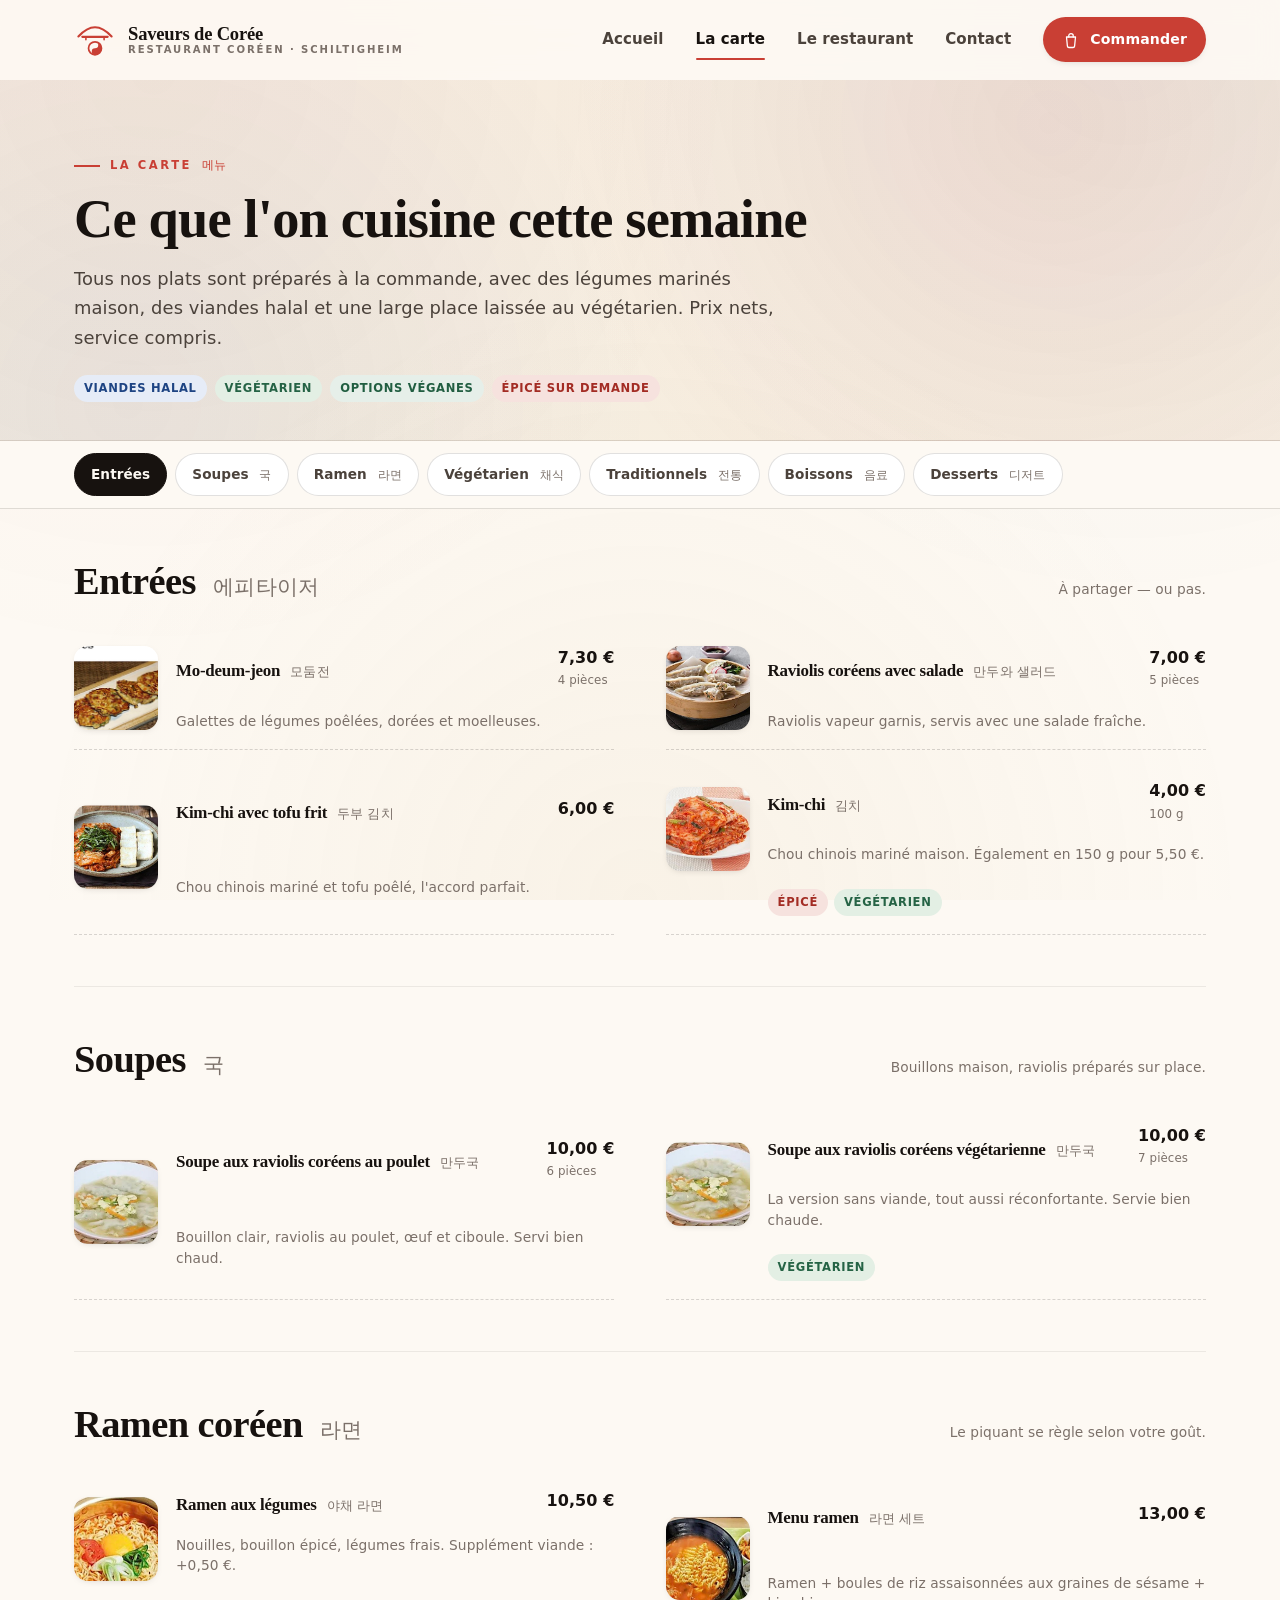
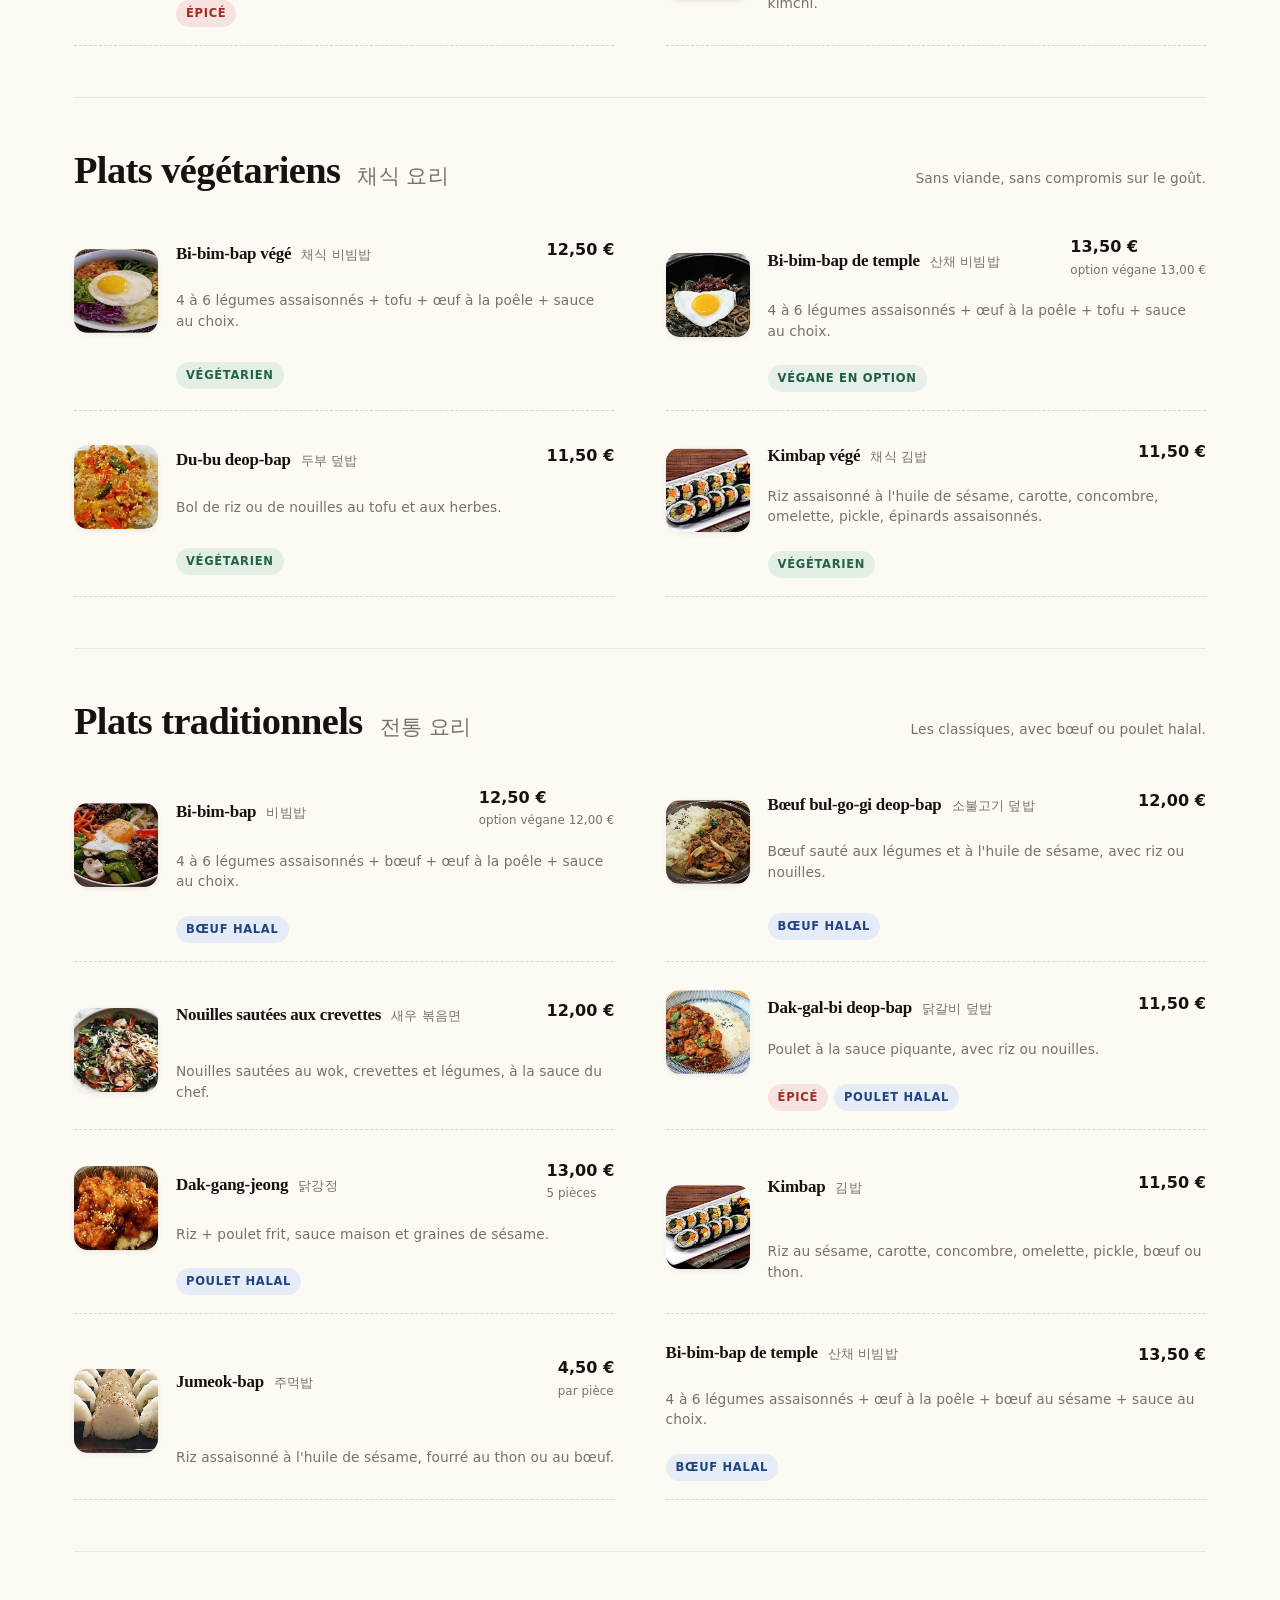
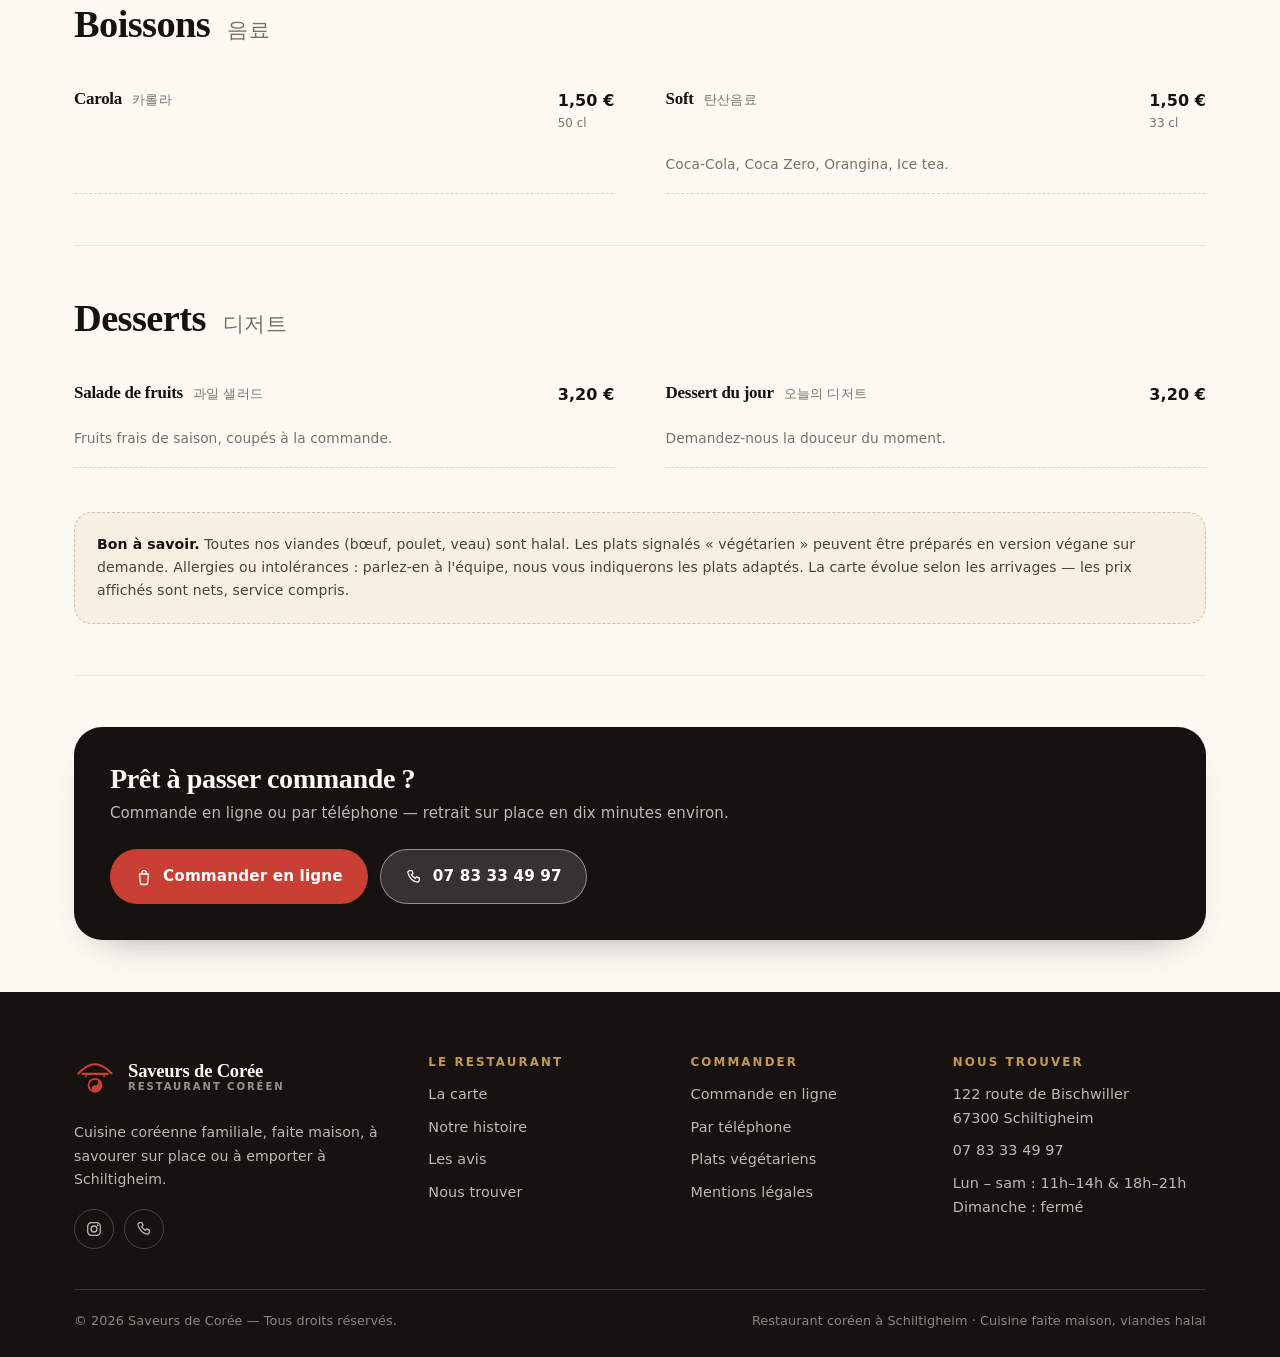
==== carte.html @ 6c69a29a "Add files via upload" ====
<!DOCTYPE html>
<html lang="fr" data-layout="desktop">
<head>
<meta charset="utf-8">
<meta name="viewport" content="width=device-width, initial-scale=1">
<title>La carte — Saveurs de Corée, restaurant coréen à Schiltigheim</title>
<meta name="description" content="La carte complète de Saveurs de Corée : entrées, soupes, ramen, bibimbap, kimbap, plats végétariens et traditionnels, boissons et desserts. Viandes halal, options véganes.">
<meta name="theme-color" content="#17120f">
<link rel="canonical" href="https://saveurs-de-coree.fr/carte.html">
<meta property="og:type" content="website">
<meta property="og:locale" content="fr_FR">
<meta property="og:site_name" content="Saveurs de Corée">
<meta property="og:title" content="La carte — Saveurs de Corée">
<meta property="og:description" content="Bibimbap, kimbap, ramen, poulet frit, kimchi, soupes de raviolis : toute la carte du restaurant coréen Saveurs de Corée à Schiltigheim.">
<meta property="og:image" content="assets/img/og-image.jpg">
<meta name="twitter:card" content="summary_large_image">
<link rel="icon" href="assets/img/favicon.svg" type="image/svg+xml">
<link rel="apple-touch-icon" href="assets/img/favicon.svg">
<link rel="stylesheet" href="assets/css/style.css">
<script type="application/ld+json">
{
  "@context": "https://schema.org",
  "@type": "Menu",
  "name": "Carte de Saveurs de Corée",
  "inLanguage": "fr",
  "hasMenuSection": [
    { "@type": "MenuSection", "name": "Entrées" },
    { "@type": "MenuSection", "name": "Soupes" },
    { "@type": "MenuSection", "name": "Ramen coréen" },
    { "@type": "MenuSection", "name": "Plats végétariens" },
    { "@type": "MenuSection", "name": "Plats traditionnels" },
    { "@type": "MenuSection", "name": "Boissons et desserts" }
  ]
}
</script>
</head>
<body>
<a class="skip-link" href="#contenu">Aller au contenu</a>

<svg aria-hidden="true" focusable="false" style="position:absolute;width:0;height:0;overflow:hidden">
  <defs>
    <symbol id="i-roof" viewBox="0 0 48 48">
      <path d="M5 20c6.6-7.2 12.3-10.6 19-10.6S36.4 12.8 43 20" fill="none" stroke="currentColor" stroke-width="2.4" stroke-linecap="round"/>
      <path d="M9.5 20.4h29" fill="none" stroke="currentColor" stroke-width="2.4" stroke-linecap="round"/>
      <path d="M13.6 20.4v3.2M34.4 20.4v3.2" fill="none" stroke="currentColor" stroke-width="1.8" stroke-linecap="round"/>
      <circle cx="24" cy="33.5" r="7.4" fill="none" stroke="currentColor" stroke-width="2"/>
      <path d="M24 26.1a3.7 3.7 0 0 1 0 7.4 3.7 3.7 0 0 0 0 7.4 7.4 7.4 0 0 0 0-14.8z" fill="currentColor"/>
    </symbol>
    <symbol id="i-bag" viewBox="0 0 24 24"><path d="M6 8h12l-1.2 12.2a2 2 0 0 1-2 1.8H9.2a2 2 0 0 1-2-1.8L6 8z" fill="none" stroke="currentColor" stroke-width="1.7" stroke-linejoin="round"/><path d="M9 8V6.4a3 3 0 0 1 6 0V8" fill="none" stroke="currentColor" stroke-width="1.7" stroke-linecap="round"/></symbol>
    <symbol id="i-phone" viewBox="0 0 24 24"><path d="M6.3 3.5h3l1.4 3.7-2 1.4a11 11 0 0 0 5.2 5.2l1.4-2 3.7 1.4v3a2.5 2.5 0 0 1-2.7 2.5C10.6 18 6 13.4 3.8 6.2A2.5 2.5 0 0 1 6.3 3.5z" fill="none" stroke="currentColor" stroke-width="1.7" stroke-linejoin="round"/></symbol>
    <symbol id="i-pin" viewBox="0 0 24 24"><path d="M12 21s7-6.1 7-11a7 7 0 1 0-14 0c0 4.9 7 11 7 11z" fill="none" stroke="currentColor" stroke-width="1.7" stroke-linejoin="round"/><circle cx="12" cy="10" r="2.6" fill="none" stroke="currentColor" stroke-width="1.7"/></symbol>
    <symbol id="i-clock" viewBox="0 0 24 24"><circle cx="12" cy="12" r="8.4" fill="none" stroke="currentColor" stroke-width="1.7"/><path d="M12 7.6V12l3.2 2" fill="none" stroke="currentColor" stroke-width="1.7" stroke-linecap="round"/></symbol>
    <symbol id="i-arrow" viewBox="0 0 24 24"><path d="M4 12h15m-5.5-5.5L20 12l-6.5 5.5" fill="none" stroke="currentColor" stroke-width="1.8" stroke-linecap="round" stroke-linejoin="round"/></symbol>
    <symbol id="i-check" viewBox="0 0 24 24"><path d="M4.5 12.5l5 5 10-11" fill="none" stroke="currentColor" stroke-width="2" stroke-linecap="round" stroke-linejoin="round"/></symbol>
    <symbol id="i-leaf" viewBox="0 0 24 24"><path d="M20 4S9.5 4 6.5 9.2s2 9.8 6.5 9.4S20 12 20 4z" fill="none" stroke="currentColor" stroke-width="1.7" stroke-linejoin="round"/><path d="M5 21c1.5-5.5 5-9.5 10-12.5" fill="none" stroke="currentColor" stroke-width="1.7" stroke-linecap="round"/></symbol>
    <symbol id="i-bowl" viewBox="0 0 24 24"><path d="M3.5 11h17a8.5 8.5 0 0 1-8.5 8.5A8.5 8.5 0 0 1 3.5 11z" fill="none" stroke="currentColor" stroke-width="1.7" stroke-linejoin="round"/><path d="M8.5 7.5c0-1.4 1.6-1.8 1.6-3.2M12.4 7.5c0-1.7 1.6-2.1 1.6-3.8M16 7.5c0-1.2 1.4-1.6 1.4-2.8" fill="none" stroke="currentColor" stroke-width="1.5" stroke-linecap="round"/></symbol>
    <symbol id="i-takeaway" viewBox="0 0 24 24"><path d="M4 9.5h16l-1.6 9.2a2 2 0 0 1-2 1.7H7.6a2 2 0 0 1-2-1.7L4 9.5z" fill="none" stroke="currentColor" stroke-width="1.7" stroke-linejoin="round"/><path d="M8.5 9.5V7a3.5 3.5 0 0 1 7 0v2.5" fill="none" stroke="currentColor" stroke-width="1.7" stroke-linecap="round"/></symbol>
    <symbol id="i-flame" viewBox="0 0 24 24"><path d="M12 21c3.6 0 6-2.4 6-5.6 0-4.4-4.3-6.6-4.3-10.4-2.2.9-3.4 2.9-3.4 4.8 0 1.6.7 2.4.7 2.4S9 11 8 9.6c-.9 1.4-2 3.2-2 5.8C6 18.6 8.4 21 12 21z" fill="none" stroke="currentColor" stroke-width="1.7" stroke-linejoin="round"/></symbol>
    <symbol id="i-star" viewBox="0 0 24 24"><path d="M12 3.6l2.6 5.4 5.9.8-4.3 4.1 1 5.9-5.2-2.9-5.2 2.9 1-5.9L3.5 9.8l5.9-.8L12 3.6z" fill="currentColor"/></symbol>
    <symbol id="i-instagram" viewBox="0 0 24 24"><rect x="3.6" y="3.6" width="16.8" height="16.8" rx="5" fill="none" stroke="currentColor" stroke-width="1.7"/><circle cx="12" cy="12" r="4" fill="none" stroke="currentColor" stroke-width="1.7"/><circle cx="17" cy="7" r="1.2" fill="currentColor"/></symbol>
    <symbol id="i-close" viewBox="0 0 24 24"><path d="M6 6l12 12M18 6L6 18" fill="none" stroke="currentColor" stroke-width="1.9" stroke-linecap="round"/></symbol>
    <symbol id="i-book" viewBox="0 0 24 24"><path d="M4 5.5A2 2 0 0 1 6 4h4.5A3 3 0 0 1 12 6.7V20a3 3 0 0 0-2.4-1.2H6a2 2 0 0 1-2-2V5.5z" fill="none" stroke="currentColor" stroke-width="1.7" stroke-linejoin="round"/><path d="M20 5.5A2 2 0 0 0 18 4h-4.5A3 3 0 0 0 12 6.7V20a3 3 0 0 1 2.4-1.2H18a2 2 0 0 0 2-2V5.5z" fill="none" stroke="currentColor" stroke-width="1.7" stroke-linejoin="round"/></symbol>
    <symbol id="i-card" viewBox="0 0 24 24"><rect x="3" y="5.5" width="18" height="13" rx="2.4" fill="none" stroke="currentColor" stroke-width="1.7"/><path d="M3 10h18" stroke="currentColor" stroke-width="1.7"/></symbol>
  </defs>
</svg>

<header class="site-header">
  <div class="container header-inner">
    <a class="brand" href="index.html" aria-label="Saveurs de Corée, accueil">
      <svg class="brand__mark" aria-hidden="true"><use href="#i-roof"></use></svg>
      <span class="brand__text">
        <span class="brand__name">Saveurs de Corée</span>
        <span class="brand__sub">Restaurant coréen · Schiltigheim</span>
      </span>
    </a>
    <nav class="nav-desktop" aria-label="Navigation principale">
      <a href="index.html">Accueil</a>
      <a href="carte.html" aria-current="page">La carte</a>
      <a href="restaurant.html">Le restaurant</a>
      <a href="contact.html">Contact</a>
    </nav>
    <div class="header-actions">
      <a class="btn btn--primary btn--sm" href="https://saveurs-de-coree.onataste.fr/menu/" data-order rel="noopener">
        <svg aria-hidden="true"><use href="#i-bag"></use></svg> Commander
      </a>
    </div>
    <button class="nav-toggle" type="button" data-drawer-open aria-expanded="false" aria-controls="drawer" aria-label="Ouvrir le menu">
      <span></span>
    </button>
  </div>
</header>

<div class="drawer" id="drawer" data-drawer aria-hidden="true">
  <div class="drawer__top">
    <a class="brand" href="index.html" aria-label="Saveurs de Corée, accueil">
      <svg class="brand__mark" aria-hidden="true"><use href="#i-roof"></use></svg>
      <span class="brand__text">
        <span class="brand__name">Saveurs de Corée</span>
        <span class="brand__sub">Schiltigheim</span>
      </span>
    </a>
    <button class="drawer__close" type="button" data-drawer-close aria-label="Fermer le menu">
      <svg aria-hidden="true"><use href="#i-close"></use></svg>
    </button>
  </div>
  <nav class="drawer__nav" aria-label="Navigation mobile">
    <a href="index.html">Accueil <span class="kr">홈</span></a>
    <a href="carte.html" aria-current="page">La carte <span class="kr">메뉴</span></a>
    <a href="restaurant.html">Le restaurant <span class="kr">소개</span></a>
    <a href="contact.html">Contact <span class="kr">연락</span></a>
  </nav>
  <div class="drawer__foot">
    <a class="btn btn--primary btn--block" href="https://saveurs-de-coree.onataste.fr/menu/" data-order rel="noopener">
      <svg aria-hidden="true"><use href="#i-bag"></use></svg> Commander en ligne
    </a>
    <a class="btn btn--ghost btn--block" href="tel:+33783334997" data-tel>
      <svg aria-hidden="true"><use href="#i-phone"></use></svg> 07 83 33 49 97
    </a>
    <p class="muted">Lun – sam · 11h–14h &amp; 18h–21h · fermé le dimanche</p>
  </div>
</div>

<main id="contenu">

  <section class="page-hero">
    <div class="container">
      <p class="eyebrow">La carte <span class="kr" style="text-transform:none; letter-spacing:.02em">메뉴</span></p>
      <h1>Ce que l'on cuisine cette semaine</h1>
      <p class="lead">Tous nos plats sont préparés à la commande, avec des légumes marinés maison, des viandes halal et une large place laissée au végétarien. Prix nets, service compris.</p>
      <div style="display:flex; gap:8px; flex-wrap:wrap; margin-top:22px">
        <span class="tag tag--halal">Viandes halal</span>
        <span class="tag tag--veg">Végétarien</span>
        <span class="tag tag--vegan">Options véganes</span>
        <span class="tag tag--hot">Épicé sur demande</span>
      </div>
    </div>
  </section>

  <nav class="menu-nav" aria-label="Catégories de la carte" data-menu-nav>
    <div class="container menu-nav__inner">
      <a href="#entrees">Entrées</a>
      <a href="#soupes">Soupes <span class="kr">국</span></a>
      <a href="#ramen">Ramen <span class="kr">라면</span></a>
      <a href="#vegetariens">Végétarien <span class="kr">채식</span></a>
      <a href="#traditionnels">Traditionnels <span class="kr">전통</span></a>
      <a href="#boissons">Boissons <span class="kr">음료</span></a>
      <a href="#desserts">Desserts <span class="kr">디저트</span></a>
    </div>
  </nav>

  <div class="container">

    <!-- ENTRÉES -->
    <section class="menu-group" id="entrees" data-menu-group>
      <div class="menu-group__head">
        <h2>Entrées <span class="kr">에피타이저</span></h2>
        <p class="menu-group__note">À partager — ou pas.</p>
      </div>
      <div class="menu-list">
        <article class="dish dish--photo">
          <img class="dish__photo" src="assets/img/plats/modeumjeon.jpg" width="530" height="350" loading="lazy" decoding="async" alt="Mo-deum-jeon, galettes de légumes coréennes">
          <h3 class="dish__name">Mo-deum-jeon <span class="kr">모둠전</span></h3>
          <p class="dish__price">7,30 €<small>4 pièces</small></p>
          <p class="dish__desc">Galettes de légumes poêlées, dorées et moelleuses.</p>
        </article>
        <article class="dish dish--photo">
          <img class="dish__photo" src="assets/img/plats/raviolis.jpg" width="476" height="306" loading="lazy" decoding="async" alt="Raviolis coréens vapeur servis avec une salade">
          <h3 class="dish__name">Raviolis coréens avec salade <span class="kr">만두와 샐러드</span></h3>
          <p class="dish__price">7,00 €<small>5 pièces</small></p>
          <p class="dish__desc">Raviolis vapeur garnis, servis avec une salade fraîche.</p>
        </article>
        <article class="dish dish--photo">
          <img class="dish__photo" src="assets/img/plats/kimchi-tofu.jpg" width="478" height="310" loading="lazy" decoding="async" alt="Kimchi servi avec des tranches de tofu frit">
          <h3 class="dish__name">Kim-chi avec tofu frit <span class="kr">두부 김치</span></h3>
          <p class="dish__price">6,00 €</p>
          <p class="dish__desc">Chou chinois mariné et tofu poêlé, l'accord parfait.</p>
        </article>
        <article class="dish dish--photo">
          <img class="dish__photo" src="assets/img/plats/kimchi.jpg" width="476" height="288" loading="lazy" decoding="async" alt="Kimchi maison dans une assiette blanche">
          <h3 class="dish__name">Kim-chi <span class="kr">김치</span></h3>
          <p class="dish__price">4,00 €<small>100 g</small></p>
          <p class="dish__desc">Chou chinois mariné maison. Également en 150 g pour 5,50 €.</p>
          <div class="dish__tags"><span class="tag tag--hot">Épicé</span><span class="tag tag--veg">Végétarien</span></div>
        </article>
      </div>
    </section>

    <!-- SOUPES -->
    <section class="menu-group" id="soupes" data-menu-group>
      <div class="menu-group__head">
        <h2>Soupes <span class="kr">국</span></h2>
        <p class="menu-group__note">Bouillons maison, raviolis préparés sur place.</p>
      </div>
      <div class="menu-list">
        <article class="dish dish--photo">
          <img class="dish__photo" src="assets/img/plats/soupe-poulet.jpg" width="492" height="312" loading="lazy" decoding="async" alt="Soupe aux raviolis coréens au poulet">
          <h3 class="dish__name">Soupe aux raviolis coréens au poulet <span class="kr">만두국</span></h3>
          <p class="dish__price">10,00 €<small>6 pièces</small></p>
          <p class="dish__desc">Bouillon clair, raviolis au poulet, œuf et ciboule. Servi bien chaud.</p>
        </article>
        <article class="dish dish--photo">
          <img class="dish__photo" src="assets/img/plats/soupe-vegetarien.jpg" width="492" height="314" loading="lazy" decoding="async" alt="Soupe aux raviolis coréens végétarienne">
          <h3 class="dish__name">Soupe aux raviolis coréens végétarienne <span class="kr">만두국</span></h3>
          <p class="dish__price">10,00 €<small>7 pièces</small></p>
          <p class="dish__desc">La version sans viande, tout aussi réconfortante. Servie bien chaude.</p>
          <div class="dish__tags"><span class="tag tag--veg">Végétarien</span></div>
        </article>
      </div>
    </section>

    <!-- RAMEN -->
    <section class="menu-group" id="ramen" data-menu-group>
      <div class="menu-group__head">
        <h2>Ramen coréen <span class="kr">라면</span></h2>
        <p class="menu-group__note">Le piquant se règle selon votre goût.</p>
      </div>
      <div class="menu-list">
        <article class="dish dish--photo">
          <img class="dish__photo" src="assets/img/plats/ramen-legumes.jpg" width="520" height="328" loading="lazy" decoding="async" alt="Ramen aux légumes épicé">
          <h3 class="dish__name">Ramen aux légumes <span class="kr">야채 라면</span></h3>
          <p class="dish__price">10,50 €</p>
          <p class="dish__desc">Nouilles, bouillon épicé, légumes frais. Supplément viande : +0,50 €.</p>
          <div class="dish__tags"><span class="tag tag--hot">Épicé</span></div>
        </article>
        <article class="dish dish--photo">
          <img class="dish__photo" src="assets/img/plats/menu-ramen.jpg" width="490" height="306" loading="lazy" decoding="async" alt="Menu ramen avec boules de riz et kimchi">
          <h3 class="dish__name">Menu ramen <span class="kr">라면 세트</span></h3>
          <p class="dish__price">13,00 €</p>
          <p class="dish__desc">Ramen + boules de riz assaisonnées aux graines de sésame + kimchi.</p>
        </article>
      </div>
    </section>

    <!-- VÉGÉTARIENS -->
    <section class="menu-group" id="vegetariens" data-menu-group>
      <div class="menu-group__head">
        <h2>Plats végétariens <span class="kr">채식 요리</span></h2>
        <p class="menu-group__note">Sans viande, sans compromis sur le goût.</p>
      </div>
      <div class="menu-list">
        <article class="dish dish--photo">
          <img class="dish__photo" src="assets/img/plats/bibimbap-vege.jpg" width="490" height="314" loading="lazy" decoding="async" alt="Bi-bim-bap végétarien avec tofu et œuf au plat">
          <h3 class="dish__name">Bi-bim-bap végé <span class="kr">채식 비빔밥</span></h3>
          <p class="dish__price">12,50 €</p>
          <p class="dish__desc">4 à 6 légumes assaisonnés + tofu + œuf à la poêle + sauce au choix.</p>
          <div class="dish__tags"><span class="tag tag--veg">Végétarien</span></div>
        </article>
        <article class="dish dish--photo">
          <img class="dish__photo" src="assets/img/plats/bibimbap-temple.jpg" width="510" height="300" loading="lazy" decoding="async" alt="Bi-bim-bap de temple aux légumes sauvages">
          <h3 class="dish__name">Bi-bim-bap de temple <span class="kr">산채 비빔밥</span></h3>
          <p class="dish__price">13,50 €<small>option végane 13,00 €</small></p>
          <p class="dish__desc">4 à 6 légumes assaisonnés + œuf à la poêle + tofu + sauce au choix.</p>
          <div class="dish__tags"><span class="tag tag--vegan">Végane en option</span></div>
        </article>
        <article class="dish dish--photo">
          <img class="dish__photo" src="assets/img/plats/dubu-deopbap.jpg" width="520" height="330" loading="lazy" decoding="async" alt="Du-bu deop-bap, bol de riz au tofu et aux herbes">
          <h3 class="dish__name">Du-bu deop-bap <span class="kr">두부 덮밥</span></h3>
          <p class="dish__price">11,50 €</p>
          <p class="dish__desc">Bol de riz ou de nouilles au tofu et aux herbes.</p>
          <div class="dish__tags"><span class="tag tag--veg">Végétarien</span></div>
        </article>
        <article class="dish dish--photo">
          <img class="dish__photo" src="assets/img/plats/kimbap-vege.jpg" width="520" height="260" loading="lazy" decoding="async" alt="Kimbap végétarien en tranches">
          <h3 class="dish__name">Kimbap végé <span class="kr">채식 김밥</span></h3>
          <p class="dish__price">11,50 €</p>
          <p class="dish__desc">Riz assaisonné à l'huile de sésame, carotte, concombre, omelette, pickle, épinards assaisonnés.</p>
          <div class="dish__tags"><span class="tag tag--veg">Végétarien</span></div>
        </article>
      </div>
    </section>

    <!-- TRADITIONNELS -->
    <section class="menu-group" id="traditionnels" data-menu-group>
      <div class="menu-group__head">
        <h2>Plats traditionnels <span class="kr">전통 요리</span></h2>
        <p class="menu-group__note">Les classiques, avec bœuf ou poulet halal.</p>
      </div>
      <div class="menu-list">
        <article class="dish dish--photo">
          <img class="dish__photo" src="assets/img/plats/bibimbap-boeuf.jpg" width="484" height="310" loading="lazy" decoding="async" alt="Bi-bim-bap au bœuf avec œuf au plat et légumes">
          <h3 class="dish__name">Bi-bim-bap <span class="kr">비빔밥</span></h3>
          <p class="dish__price">12,50 €<small>option végane 12,00 €</small></p>
          <p class="dish__desc">4 à 6 légumes assaisonnés + bœuf + œuf à la poêle + sauce au choix.</p>
          <div class="dish__tags"><span class="tag tag--halal">Bœuf halal</span></div>
        </article>
        <article class="dish dish--photo">
          <img class="dish__photo" src="assets/img/plats/bulgogi-deopbap.jpg" width="488" height="312" loading="lazy" decoding="async" alt="Bœuf bul-go-gi deop-bap, bœuf sauté et riz">
          <h3 class="dish__name">Bœuf bul-go-gi deop-bap <span class="kr">소불고기 덮밥</span></h3>
          <p class="dish__price">12,00 €</p>
          <p class="dish__desc">Bœuf sauté aux légumes et à l'huile de sésame, avec riz ou nouilles.</p>
          <div class="dish__tags"><span class="tag tag--halal">Bœuf halal</span></div>
        </article>
        <article class="dish dish--photo">
          <img class="dish__photo" src="assets/img/plats/nouilles-crevettes.jpg" width="486" height="256" loading="lazy" decoding="async" alt="Nouilles sautées aux crevettes et aux légumes">
          <h3 class="dish__name">Nouilles sautées aux crevettes <span class="kr">새우 볶음면</span></h3>
          <p class="dish__price">12,00 €</p>
          <p class="dish__desc">Nouilles sautées au wok, crevettes et légumes, à la sauce du chef.</p>
        </article>
        <article class="dish dish--photo">
          <img class="dish__photo" src="assets/img/plats/dakgalbi.jpg" width="486" height="310" loading="lazy" decoding="async" alt="Dak-gal-bi deop-bap, poulet sauce piquante et riz">
          <h3 class="dish__name">Dak-gal-bi deop-bap <span class="kr">닭갈비 덮밥</span></h3>
          <p class="dish__price">11,50 €</p>
          <p class="dish__desc">Poulet à la sauce piquante, avec riz ou nouilles.</p>
          <div class="dish__tags"><span class="tag tag--hot">Épicé</span><span class="tag tag--halal">Poulet halal</span></div>
        </article>
        <article class="dish dish--photo">
          <img class="dish__photo" src="assets/img/plats/dakgangjeong.jpg" width="478" height="306" loading="lazy" decoding="async" alt="Dak-gang-jeong, poulet frit coréen et riz">
          <h3 class="dish__name">Dak-gang-jeong <span class="kr">닭강정</span></h3>
          <p class="dish__price">13,00 €<small>5 pièces</small></p>
          <p class="dish__desc">Riz + poulet frit, sauce maison et graines de sésame.</p>
          <div class="dish__tags"><span class="tag tag--halal">Poulet halal</span></div>
        </article>
        <article class="dish dish--photo">
          <img class="dish__photo" src="assets/img/plats/kimbap.jpg" width="478" height="304" loading="lazy" decoding="async" alt="Kimbap au bœuf ou au thon">
          <h3 class="dish__name">Kimbap <span class="kr">김밥</span></h3>
          <p class="dish__price">11,50 €</p>
          <p class="dish__desc">Riz au sésame, carotte, concombre, omelette, pickle, bœuf ou thon.</p>
        </article>
        <article class="dish dish--photo">
          <img class="dish__photo" src="assets/img/plats/jumeokbap.jpg" width="494" height="310" loading="lazy" decoding="async" alt="Jumeok-bap, boules de riz au sésame">
          <h3 class="dish__name">Jumeok-bap <span class="kr">주먹밥</span></h3>
          <p class="dish__price">4,50 €<small>par pièce</small></p>
          <p class="dish__desc">Riz assaisonné à l'huile de sésame, fourré au thon ou au bœuf.</p>
        </article>
        <article class="dish">
          <h3 class="dish__name">Bi-bim-bap de temple <span class="kr">산채 비빔밥</span></h3>
          <p class="dish__price">13,50 €</p>
          <p class="dish__desc">4 à 6 légumes assaisonnés + œuf à la poêle + bœuf au sésame + sauce au choix.</p>
          <div class="dish__tags"><span class="tag tag--halal">Bœuf halal</span></div>
        </article>
      </div>
    </section>

    <!-- BOISSONS -->
    <section class="menu-group" id="boissons" data-menu-group>
      <div class="menu-group__head">
        <h2>Boissons <span class="kr">음료</span></h2>
      </div>
      <div class="menu-list">
        <article class="dish">
          <h3 class="dish__name">Carola <span class="kr">카롤라</span></h3>
          <p class="dish__price">1,50 €<small>50 cl</small></p>
        </article>
        <article class="dish">
          <h3 class="dish__name">Soft <span class="kr">탄산음료</span></h3>
          <p class="dish__price">1,50 €<small>33 cl</small></p>
          <p class="dish__desc">Coca-Cola, Coca Zero, Orangina, Ice tea.</p>
        </article>
      </div>
    </section>

    <!-- DESSERTS -->
    <section class="menu-group" id="desserts" data-menu-group>
      <div class="menu-group__head">
        <h2>Desserts <span class="kr">디저트</span></h2>
      </div>
      <div class="menu-list">
        <article class="dish">
          <h3 class="dish__name">Salade de fruits <span class="kr">과일 샐러드</span></h3>
          <p class="dish__price">3,20 €</p>
          <p class="dish__desc">Fruits frais de saison, coupés à la commande.</p>
        </article>
        <article class="dish">
          <h3 class="dish__name">Dessert du jour <span class="kr">오늘의 디저트</span></h3>
          <p class="dish__price">3,20 €</p>
          <p class="dish__desc">Demandez-nous la douceur du moment.</p>
        </article>
      </div>

      <div class="allergen-note">
        <p><strong>Bon à savoir.</strong> Toutes nos viandes (bœuf, poulet, veau) sont halal. Les plats signalés « végétarien » peuvent être préparés en version végane sur demande. Allergies ou intolérances : parlez-en à l'équipe, nous vous indiquerons les plats adaptés. La carte évolue selon les arrivages — les prix affichés sont nets, service compris.</p>
      </div>
    </section>

    <section class="section section--tight">
      <div class="cta-band reveal">
        <div>
          <h2>Prêt à passer commande ?</h2>
          <p>Commande en ligne ou par téléphone — retrait sur place en dix minutes environ.</p>
        </div>
        <div class="cta-band__actions">
          <a class="btn btn--primary" href="https://saveurs-de-coree.onataste.fr/menu/" data-order rel="noopener">
            <svg aria-hidden="true"><use href="#i-bag"></use></svg> Commander en ligne
          </a>
          <a class="btn btn--light" href="tel:+33783334997" data-tel>
            <svg aria-hidden="true"><use href="#i-phone"></use></svg> 07 83 33 49 97
          </a>
        </div>
      </div>
    </section>
  </div>

</main>

<footer class="site-footer">
  <div class="container">
    <div class="footer-grid">
      <div class="footer-brand">
        <a class="brand" href="index.html" aria-label="Saveurs de Corée, accueil">
          <svg class="brand__mark" aria-hidden="true"><use href="#i-roof"></use></svg>
          <span class="brand__text">
            <span class="brand__name">Saveurs de Corée</span>
            <span class="brand__sub">Restaurant coréen</span>
          </span>
        </a>
        <p>Cuisine coréenne familiale, faite maison, à savourer sur place ou à emporter à Schiltigheim.</p>
        <div class="social">
          <a href="https://www.instagram.com/saveursdecoree/" data-instagram target="_blank" rel="noopener" aria-label="Instagram de Saveurs de Corée">
            <svg aria-hidden="true"><use href="#i-instagram"></use></svg>
          </a>
          <a href="tel:+33783334997" data-tel aria-label="Appeler le restaurant">
            <svg aria-hidden="true"><use href="#i-phone"></use></svg>
          </a>
        </div>
      </div>
      <div>
        <h4>Le restaurant</h4>
        <ul>
          <li><a href="carte.html">La carte</a></li>
          <li><a href="restaurant.html">Notre histoire</a></li>
          <li><a href="index.html#avis">Les avis</a></li>
          <li><a href="contact.html">Nous trouver</a></li>
        </ul>
      </div>
      <div>
        <h4>Commander</h4>
        <ul>
          <li><a href="https://saveurs-de-coree.onataste.fr/menu/" data-order rel="noopener">Commande en ligne</a></li>
          <li><a href="tel:+33783334997" data-tel>Par téléphone</a></li>
          <li><a href="carte.html#vegetariens">Plats végétariens</a></li>
          <li><a href="mentions-legales.html">Mentions légales</a></li>
        </ul>
      </div>
      <div>
        <h4>Nous trouver</h4>
        <ul>
          <li>122 route de Bischwiller<br>67300 Schiltigheim</li>
          <li><a href="tel:+33783334997" data-tel>07 83 33 49 97</a></li>
          <li>Lun – sam : 11h–14h &amp; 18h–21h<br>Dimanche : fermé</li>
        </ul>
      </div>
    </div>
    <div class="footer-bottom">
      <span>© <span data-year>2026</span> Saveurs de Corée — Tous droits réservés.</span>
      <span>Restaurant coréen à Schiltigheim · Cuisine faite maison, viandes halal</span>
    </div>
  </div>
</footer>

<nav class="action-bar" aria-label="Actions rapides">
  <a href="carte.html" aria-current="page"><svg aria-hidden="true"><use href="#i-book"></use></svg><span>La carte</span></a>
  <a href="tel:+33783334997" data-tel><svg aria-hidden="true"><use href="#i-phone"></use></svg><span>Appeler</span></a>
  <a class="is-primary" href="https://saveurs-de-coree.onataste.fr/menu/" data-order rel="noopener"><svg aria-hidden="true"><use href="#i-bag"></use></svg><span>Commander</span></a>
</nav>

<script src="assets/js/site.js" defer></script>
</body>
</html>
---- assets/css/style.css ----
/* ==========================================================================
   Saveurs de Corée — Restaurant coréen à Schiltigheim
   Feuille de style unique. Deux mises en page : desktop et mobile,
   pilotées par html[data-layout] (détection JS) + media queries (repli sans JS).
   ========================================================================== */

/* --------------------------------------------------------------------------
   1. Jetons de design
   -------------------------------------------------------------------------- */
:root {
  --ink: #17120f;
  --ink-soft: #4b423b;
  --ink-mute: #7b7069;
  --paper: #fdf9f3;
  --paper-2: #f7efe2;
  --paper-3: #efe1cd;
  --red: #c93f34;
  --red-dark: #a32c24;
  --red-soft: #f6e2de;
  --blue: #1f4f9e;
  --gold: #c39a4f;
  --green: #2f7a58;
  --line: rgba(23, 18, 15, 0.13);
  --line-soft: rgba(23, 18, 15, 0.07);
  --radius-s: 10px;
  --radius: 18px;
  --radius-l: 28px;
  --shadow-s: 0 2px 10px -6px rgba(23, 18, 15, 0.4);
  --shadow: 0 18px 40px -28px rgba(23, 18, 15, 0.55);
  --shadow-l: 0 30px 70px -40px rgba(23, 18, 15, 0.6);
  --max: 1180px;
  --gutter: 24px;
  --header-h: 76px;
  --serif: "Iowan Old Style", "Palatino Linotype", Palatino, "Book Antiqua", Georgia, "Times New Roman", serif;
  --sans: ui-sans-serif, system-ui, -apple-system, "Segoe UI", Roboto, Helvetica, Arial, sans-serif;
  --kr: "Apple SD Gothic Neo", "Malgun Gothic", "Noto Sans KR", "Nanum Gothic", sans-serif;
  --ease: cubic-bezier(0.22, 0.61, 0.36, 1);
}

/* --------------------------------------------------------------------------
   2. Reset + base
   -------------------------------------------------------------------------- */
*,
*::before,
*::after { box-sizing: border-box; }

html {
  -webkit-text-size-adjust: 100%;
  scroll-behavior: smooth;
  scroll-padding-top: calc(var(--header-h) + 64px);
}

body {
  margin: 0;
  background-color: var(--paper);
  color: var(--ink);
  font-family: var(--sans);
  font-size: 17px;
  line-height: 1.65;
  letter-spacing: 0.005em;
  -webkit-font-smoothing: antialiased;
  overflow-x: hidden;
}

/* texture papier très discrète, sans image externe */
body::before {
  content: "";
  position: fixed;
  inset: 0;
  pointer-events: none;
  z-index: 0;
  background-image:
    radial-gradient(circle at 12% 8%, rgba(201, 63, 52, 0.05), transparent 42%),
    radial-gradient(circle at 88% 4%, rgba(31, 79, 158, 0.05), transparent 40%),
    radial-gradient(circle at 50% 100%, rgba(195, 154, 79, 0.07), transparent 55%);
}

img { max-width: 100%; height: auto; display: block; }

a { color: inherit; text-decoration: none; }

button { font: inherit; color: inherit; }

h1, h2, h3, h4 {
  font-family: var(--serif);
  font-weight: 600;
  line-height: 1.12;
  letter-spacing: -0.015em;
  margin: 0 0 0.5em;
  text-wrap: balance;
}

h1 { font-size: clamp(2rem, 4.6vw, 3.4rem); }
h2 { font-size: clamp(1.65rem, 3vw, 2.5rem); }
h3 { font-size: clamp(1.15rem, 1.6vw, 1.35rem); }
p { margin: 0 0 1em; }
p:last-child { margin-bottom: 0; }

ul { margin: 0; padding: 0; list-style: none; }

::selection { background: var(--red); color: #fff; }

:focus-visible {
  outline: 3px solid var(--blue);
  outline-offset: 3px;
  border-radius: 4px;
}

/* --------------------------------------------------------------------------
   3. Utilitaires
   -------------------------------------------------------------------------- */
.container {
  width: 100%;
  max-width: var(--max);
  margin-inline: auto;
  padding-inline: var(--gutter);
  position: relative;
  z-index: 1;
}

.section { padding-block: clamp(56px, 7vw, 104px); position: relative; }
.section--tight { padding-block: clamp(36px, 4vw, 62px); }
.section--paper2 { background: var(--paper-2); }
.section--ink { background: var(--ink); color: var(--paper); }

.eyebrow {
  font-family: var(--sans);
  font-size: 0.72rem;
  font-weight: 700;
  letter-spacing: 0.22em;
  text-transform: uppercase;
  color: var(--red);
  margin: 0 0 14px;
  display: flex;
  align-items: center;
  gap: 10px;
}
.eyebrow::before {
  content: "";
  width: 26px;
  height: 2px;
  background: currentColor;
  display: inline-block;
}
.section--ink .eyebrow { color: var(--gold); }

.lead {
  font-size: clamp(1.02rem, 1.4vw, 1.15rem);
  color: var(--ink-soft);
  max-width: 62ch;
}
.section--ink .lead { color: rgba(253, 249, 243, 0.78); }

.kr {
  font-family: var(--kr);
  font-weight: 500;
  letter-spacing: 0.02em;
}
.muted { color: var(--ink-mute); }
.center { text-align: center; }
.center .eyebrow { justify-content: center; }

.visually-hidden {
  position: absolute !important;
  width: 1px; height: 1px;
  padding: 0; margin: -1px;
  overflow: hidden;
  clip: rect(0 0 0 0);
  white-space: nowrap;
  border: 0;
}

.skip-link {
  position: absolute;
  left: 12px;
  top: -60px;
  z-index: 999;
  background: var(--ink);
  color: var(--paper);
  padding: 12px 18px;
  border-radius: 0 0 var(--radius-s) var(--radius-s);
  transition: top 0.2s var(--ease);
}
.skip-link:focus { top: 0; }

/* Boutons */
.btn {
  --btn-bg: var(--ink);
  --btn-fg: var(--paper);
  display: inline-flex;
  align-items: center;
  justify-content: center;
  gap: 10px;
  padding: 14px 24px;
  border: 1px solid transparent;
  border-radius: 999px;
  background: var(--btn-bg);
  color: var(--btn-fg);
  font-family: var(--sans);
  font-size: 0.95rem;
  font-weight: 650;
  letter-spacing: 0.01em;
  cursor: pointer;
  transition: transform 0.18s var(--ease), box-shadow 0.18s var(--ease), background 0.18s var(--ease), color 0.18s var(--ease);
  box-shadow: var(--shadow-s);
  text-align: center;
}
.btn:hover { transform: translateY(-2px); box-shadow: var(--shadow); }
.btn:active { transform: translateY(0); }
.btn svg { width: 18px; height: 18px; flex: none; }

.btn--primary { --btn-bg: var(--red); --btn-fg: #fff; }
.btn--primary:hover { --btn-bg: var(--red-dark); }
.btn--ghost {
  --btn-bg: transparent;
  --btn-fg: var(--ink);
  border-color: rgba(23, 18, 15, 0.28);
  box-shadow: none;
}
.btn--ghost:hover { background: rgba(23, 18, 15, 0.06); }
.btn--light {
  --btn-bg: rgba(253, 249, 243, 0.14);
  --btn-fg: #fff;
  border-color: rgba(255, 255, 255, 0.45);
  backdrop-filter: blur(6px);
  box-shadow: none;
}
.btn--light:hover { background: rgba(253, 249, 243, 0.26); }
.btn--sm { padding: 10px 18px; font-size: 0.88rem; }
.btn--block { width: 100%; }

.link-arrow {
  display: inline-flex;
  align-items: center;
  gap: 8px;
  font-weight: 650;
  color: var(--red);
  border-bottom: 1px solid transparent;
  padding-bottom: 2px;
  transition: gap 0.2s var(--ease), border-color 0.2s var(--ease);
}
.link-arrow:hover { gap: 14px; border-color: currentColor; }
.link-arrow svg { width: 16px; height: 16px; }

/* Petites étiquettes */
.tag {
  display: inline-flex;
  align-items: center;
  gap: 6px;
  padding: 4px 10px;
  border-radius: 999px;
  font-size: 0.72rem;
  font-weight: 700;
  letter-spacing: 0.06em;
  text-transform: uppercase;
  background: var(--paper-3);
  color: var(--ink-soft);
  white-space: nowrap;
}
.tag--veg { background: #e3efe4; color: #256345; }
.tag--hot { background: var(--red-soft); color: var(--red-dark); }
.tag--halal { background: #e6ecf7; color: #1e4483; }
.tag--vegan { background: #e6efe9; color: #215e41; }

/* --------------------------------------------------------------------------
   4. En-tête
   -------------------------------------------------------------------------- */
.site-header {
  position: sticky;
  top: 0;
  z-index: 60;
  background: rgba(253, 249, 243, 0.86);
  backdrop-filter: saturate(160%) blur(14px);
  border-bottom: 1px solid transparent;
  transition: border-color 0.25s var(--ease), box-shadow 0.25s var(--ease), background 0.25s var(--ease);
}
.site-header.is-stuck {
  border-bottom-color: var(--line);
  box-shadow: 0 12px 30px -26px rgba(23, 18, 15, 0.8);
}
.header-inner {
  display: flex;
  align-items: center;
  gap: 18px;
  min-height: var(--header-h);
  position: relative;
  z-index: 1;
}

.brand {
  display: inline-flex;
  align-items: center;
  gap: 12px;
  margin-right: auto;
  flex: none;
}
.brand__mark {
  width: 42px;
  height: 42px;
  flex: none;
  color: var(--red);
}
.brand__text { display: flex; flex-direction: column; line-height: 1.1; }
.brand__name {
  font-family: var(--serif);
  font-size: 1.16rem;
  font-weight: 600;
  letter-spacing: -0.01em;
}
.brand__sub {
  font-size: 0.63rem;
  letter-spacing: 0.19em;
  text-transform: uppercase;
  color: var(--ink-mute);
  font-weight: 600;
}

.nav-desktop {
  display: flex;
  align-items: center;
  gap: 4px;
}
.nav-desktop a {
  position: relative;
  padding: 10px 14px;
  font-size: 0.94rem;
  font-weight: 550;
  color: var(--ink-soft);
  border-radius: 999px;
  transition: color 0.18s var(--ease), background 0.18s var(--ease);
}
.nav-desktop a:hover { color: var(--ink); background: rgba(23, 18, 15, 0.05); }
.nav-desktop a[aria-current="page"] { color: var(--ink); font-weight: 700; }
.nav-desktop a[aria-current="page"]::after {
  content: "";
  position: absolute;
  left: 14px;
  right: 14px;
  bottom: 2px;
  height: 2px;
  border-radius: 2px;
  background: var(--red);
}

.header-actions { display: flex; align-items: center; gap: 10px; flex: none; }

.nav-toggle {
  display: none;
  width: 46px;
  height: 46px;
  border: 1px solid var(--line);
  border-radius: 50%;
  background: transparent;
  align-items: center;
  justify-content: center;
  cursor: pointer;
}
.nav-toggle span {
  display: block;
  width: 20px;
  height: 2px;
  background: var(--ink);
  position: relative;
  transition: transform 0.25s var(--ease), opacity 0.2s var(--ease);
}
.nav-toggle span::before,
.nav-toggle span::after {
  content: "";
  position: absolute;
  left: 0;
  width: 20px;
  height: 2px;
  background: var(--ink);
  transition: transform 0.25s var(--ease);
}
.nav-toggle span::before { top: -6px; }
.nav-toggle span::after { top: 6px; }
body.drawer-open .nav-toggle span { background: transparent; }
body.drawer-open .nav-toggle span::before { transform: translateY(6px) rotate(45deg); }
body.drawer-open .nav-toggle span::after { transform: translateY(-6px) rotate(-45deg); }

/* Tiroir mobile */
.drawer {
  position: fixed;
  inset: 0;
  z-index: 80;
  display: grid;
  grid-template-rows: auto 1fr auto;
  background: var(--paper);
  transform: translateY(-102%);
  transition: transform 0.36s var(--ease);
  visibility: hidden;
  overscroll-behavior: contain;
}
.drawer.is-open { transform: translateY(0); visibility: visible; }
.drawer__top {
  display: flex;
  align-items: center;
  justify-content: space-between;
  gap: 16px;
  padding: 14px var(--gutter);
  border-bottom: 1px solid var(--line);
  min-height: var(--header-h);
}
.drawer__close {
  width: 46px; height: 46px;
  border-radius: 50%;
  border: 1px solid var(--line);
  background: transparent;
  display: grid;
  place-items: center;
  cursor: pointer;
}
.drawer__close svg { width: 18px; height: 18px; }
.drawer__nav { padding: 18px var(--gutter); overflow-y: auto; }
.drawer__nav a {
  display: flex;
  align-items: baseline;
  justify-content: space-between;
  gap: 12px;
  padding: 18px 4px;
  border-bottom: 1px solid var(--line-soft);
  font-family: var(--serif);
  font-size: 1.55rem;
}
.drawer__nav a span:last-child { font-family: var(--kr); font-size: 0.9rem; color: var(--ink-mute); }
.drawer__nav a[aria-current="page"] { color: var(--red); }
.drawer__foot {
  padding: 18px var(--gutter) calc(22px + env(safe-area-inset-bottom));
  border-top: 1px solid var(--line);
  display: grid;
  gap: 10px;
  background: var(--paper-2);
}
.drawer__foot .muted { font-size: 0.85rem; }

/* Barre d'action mobile */
.action-bar {
  display: none;
  position: fixed;
  left: 0;
  right: 0;
  bottom: 0;
  z-index: 55;
  padding: 10px 12px calc(10px + env(safe-area-inset-bottom));
  background: rgba(253, 249, 243, 0.94);
  backdrop-filter: blur(14px);
  border-top: 1px solid var(--line);
  gap: 8px;
  grid-template-columns: 1fr 1fr 1.35fr;
}
.action-bar a {
  display: inline-flex;
  flex-direction: column;
  align-items: center;
  gap: 3px;
  padding: 8px 4px;
  border-radius: 14px;
  font-size: 0.72rem;
  font-weight: 700;
  letter-spacing: 0.03em;
  color: var(--ink-soft);
}
.action-bar a svg { width: 20px; height: 20px; }
.action-bar a.is-primary {
  background: var(--red);
  color: #fff;
  justify-content: center;
  flex-direction: row;
  gap: 8px;
  font-size: 0.86rem;
  box-shadow: var(--shadow-s);
}
.action-bar a.is-primary svg { width: 18px; height: 18px; }

/* --------------------------------------------------------------------------
   5. Héros (accueil)
   Desktop : visuel plein cadre + bandeau d'accroche en bas (le titre du visuel
   reste entièrement lisible). Mobile : visuel non recadré + carte qui chevauche.
   -------------------------------------------------------------------------- */
.hero {
  position: relative;
  isolation: isolate;
  background: var(--ink);
  overflow: hidden;
}
.hero__media {
  position: relative;
  height: clamp(300px, 58vh, 580px);
  overflow: hidden;
}
.hero__media img {
  width: 100%;
  height: 100%;
  object-fit: cover;
  object-position: center 32%;
}
.hero__scrim {
  position: absolute;
  inset: 0;
  background: linear-gradient(to bottom, rgba(10, 7, 5, 0) 62%, rgba(10, 7, 5, 0.55) 100%);
}
.hero__inner {
  position: relative;
  z-index: 1;
  padding-block: clamp(22px, 3vw, 40px) clamp(26px, 3.4vw, 46px);
}
.hero-card {
  width: 100%;
  display: grid;
  grid-template-columns: minmax(0, 1fr) auto;
  grid-template-areas:
    "copy cta"
    "facts facts";
  gap: 18px 40px;
  align-items: end;
  color: #fff;
}
.hero-card__copy { grid-area: copy; }
.hero-card .eyebrow { color: var(--gold); margin-bottom: 10px; }
.hero-card h1 {
  font-size: clamp(1.85rem, 3.2vw, 2.85rem);
  margin-bottom: 10px;
  max-width: 24ch;
}
.hero-card .lead {
  color: rgba(255, 255, 255, 0.78);
  margin: 0;
  font-size: clamp(0.96rem, 1.12vw, 1.05rem);
  max-width: 56ch;
}
.hero-card__cta {
  grid-area: cta;
  display: flex;
  gap: 12px;
  flex-wrap: wrap;
  justify-content: flex-end;
  padding-bottom: 4px;
}
.hero-card__facts {
  grid-area: facts;
  display: flex;
  flex-wrap: wrap;
  gap: 10px 24px;
  padding-top: 16px;
  border-top: 1px solid rgba(255, 255, 255, 0.16);
  font-size: 0.82rem;
  color: rgba(255, 255, 255, 0.7);
}
.hero-card__facts span { display: inline-flex; align-items: center; gap: 8px; }
.hero-card__facts svg { width: 15px; height: 15px; color: var(--gold); }

/* --------------------------------------------------------------------------
   6. Bandeau de réassurance
   -------------------------------------------------------------------------- */
.facts {
  display: grid;
  grid-template-columns: repeat(4, 1fr);
  gap: 1px;
  background: var(--line);
  border-block: 1px solid var(--line);
}
.facts__item {
  background: var(--paper);
  padding: 26px 22px;
  display: flex;
  gap: 14px;
  align-items: flex-start;
}
.facts__item svg { width: 22px; height: 22px; color: var(--red); flex: none; margin-top: 3px; }
.facts__item strong { display: block; font-size: 0.98rem; letter-spacing: 0.01em; }
.facts__item span { font-size: 0.84rem; color: var(--ink-mute); line-height: 1.45; }

/* --------------------------------------------------------------------------
   7. Sections éditoriales
   -------------------------------------------------------------------------- */
.split {
  display: grid;
  grid-template-columns: 1.05fr 0.95fr;
  gap: clamp(32px, 5vw, 72px);
  align-items: center;
}
.split--reverse .split__media { order: -1; }

.split__media {
  position: relative;
  display: grid;
  grid-template-columns: 1fr 1fr;
  gap: 14px;
  align-items: start;
}
.split__media img {
  width: 100%;
  border-radius: var(--radius);
  box-shadow: var(--shadow);
  aspect-ratio: 4 / 3;
  object-fit: cover;
}
.split__media img:first-child { grid-column: 1 / -1; aspect-ratio: 16 / 10; }
.split__media img:last-of-type { grid-column: 2; grid-row: 2; }
.split__badge {
  grid-column: 1;
  grid-row: 2;
  align-self: end;
  justify-self: start;
  background: var(--paper);
  border: 1px solid var(--line);
  border-radius: 999px;
  padding: 10px 16px;
  font-size: 0.72rem;
  font-weight: 700;
  letter-spacing: 0.08em;
  text-transform: uppercase;
  color: var(--ink-soft);
  box-shadow: var(--shadow);
  white-space: nowrap;
}

.value-list { display: grid; gap: 16px; margin-top: 26px; }
.value-list li {
  display: grid;
  grid-template-columns: 34px 1fr;
  gap: 14px;
  align-items: start;
  font-size: 0.97rem;
  color: var(--ink-soft);
}
.value-list svg { width: 22px; height: 22px; color: var(--red); margin-top: 3px; }
.value-list strong { color: var(--ink); display: block; font-size: 1rem; }

/* --------------------------------------------------------------------------
   8. Cartes de plats (incontournables / galerie)
   -------------------------------------------------------------------------- */
.section-head {
  display: flex;
  align-items: flex-end;
  justify-content: space-between;
  gap: 24px;
  flex-wrap: wrap;
  margin-bottom: clamp(24px, 3vw, 40px);
}
.section-head > div { max-width: 62ch; }

.dish-grid {
  display: grid;
  grid-template-columns: repeat(4, 1fr);
  gap: clamp(16px, 2vw, 26px);
}
.dish-card {
  background: #fff;
  border: 1px solid var(--line-soft);
  border-radius: var(--radius);
  overflow: hidden;
  box-shadow: var(--shadow-s);
  display: flex;
  flex-direction: column;
  transition: transform 0.25s var(--ease), box-shadow 0.25s var(--ease);
}
.dish-card:hover { transform: translateY(-4px); box-shadow: var(--shadow); }
.dish-card__media { position: relative; aspect-ratio: 4 / 3; overflow: hidden; background: var(--paper-3); }
.dish-card__media img { width: 100%; height: 100%; object-fit: cover; transition: transform 0.5s var(--ease); }
.dish-card:hover .dish-card__media img { transform: scale(1.05); }
.dish-card__body { padding: 16px 18px 20px; display: flex; flex-direction: column; gap: 6px; flex: 1; }
.dish-card__title {
  font-family: var(--serif);
  font-size: 1.12rem;
  font-weight: 600;
  display: flex;
  align-items: baseline;
  gap: 8px;
  flex-wrap: wrap;
}
.dish-card__title .kr { font-size: 0.82rem; color: var(--ink-mute); }
.dish-card__desc { font-size: 0.86rem; color: var(--ink-mute); line-height: 1.5; flex: 1; }
.dish-card__price {
  font-weight: 700;
  font-size: 1rem;
  color: var(--red);
  margin-top: 6px;
}

/* --------------------------------------------------------------------------
   9. Sur place / à emporter
   -------------------------------------------------------------------------- */
.choice-grid { display: grid; grid-template-columns: 1fr 1fr; gap: clamp(16px, 2vw, 26px); }
.choice {
  position: relative;
  border-radius: var(--radius-l);
  padding: clamp(24px, 3vw, 38px);
  border: 1px solid var(--line);
  background: #fff;
  box-shadow: var(--shadow-s);
  overflow: hidden;
}
.choice--accent { background: var(--ink); color: var(--paper); border-color: transparent; }
.choice--accent .choice__kicker { color: var(--gold); }
.choice--accent p { color: rgba(253, 249, 243, 0.78); }
.choice__kicker {
  font-size: 0.7rem;
  font-weight: 700;
  letter-spacing: 0.2em;
  text-transform: uppercase;
  color: var(--red);
  margin-bottom: 10px;
}
.choice h3 { font-size: clamp(1.3rem, 2vw, 1.7rem); }
.choice ul { display: grid; gap: 10px; margin: 18px 0 24px; }
.choice li { display: flex; gap: 10px; font-size: 0.94rem; align-items: flex-start; }
.choice li svg { width: 18px; height: 18px; flex: none; margin-top: 4px; color: var(--red); }
.choice--accent li svg { color: var(--gold); }
.choice__glyph {
  position: absolute;
  right: -30px;
  top: -30px;
  width: 170px;
  height: 170px;
  color: rgba(23, 18, 15, 0.05);
  pointer-events: none;
}
.choice--accent .choice__glyph { color: rgba(253, 249, 243, 0.08); }

/* --------------------------------------------------------------------------
   10. Avis
   -------------------------------------------------------------------------- */
.reviews {
  display: grid;
  grid-template-columns: 260px 1fr;
  gap: clamp(24px, 4vw, 56px);
  align-items: start;
}
.reviews__score {
  background: var(--paper);
  border: 1px solid var(--line);
  border-radius: var(--radius);
  padding: 26px;
  text-align: center;
  box-shadow: var(--shadow-s);
}
.reviews__score strong { font-family: var(--serif); font-size: 3rem; line-height: 1; display: block; }
.stars { display: inline-flex; gap: 3px; color: var(--gold); margin: 10px 0 6px; }
.stars svg { width: 16px; height: 16px; }
.reviews__score span { font-size: 0.82rem; color: var(--ink-mute); display: block; }
.reviews__list { display: grid; grid-template-columns: repeat(3, 1fr); gap: 18px; }
.quote {
  background: var(--paper);
  border: 1px solid var(--line);
  border-radius: var(--radius);
  padding: 22px;
  display: flex;
  flex-direction: column;
  gap: 12px;
  font-size: 0.92rem;
  color: var(--ink-soft);
  box-shadow: var(--shadow-s);
}
.quote blockquote { margin: 0; font-family: var(--serif); font-size: 1rem; line-height: 1.55; color: var(--ink); }
.quote footer { font-size: 0.78rem; letter-spacing: 0.05em; text-transform: uppercase; color: var(--ink-mute); font-weight: 700; }

/* --------------------------------------------------------------------------
   11. Carte / menu
   -------------------------------------------------------------------------- */
.page-hero {
  padding-block: clamp(40px, 6vw, 76px) clamp(24px, 3vw, 40px);
  border-bottom: 1px solid var(--line);
  background:
    radial-gradient(circle at 82% 12%, rgba(201, 63, 52, 0.09), transparent 46%),
    radial-gradient(circle at 10% 90%, rgba(31, 79, 158, 0.07), transparent 44%),
    var(--paper-2);
}
.page-hero h1 { margin-bottom: 14px; }
.page-hero .lead { margin-bottom: 0; }

.menu-nav {
  position: sticky;
  top: var(--header-h);
  z-index: 40;
  background: rgba(253, 249, 243, 0.95);
  backdrop-filter: blur(12px);
  border-bottom: 1px solid var(--line);
}
.menu-nav__inner {
  display: flex;
  gap: 8px;
  overflow-x: auto;
  padding-block: 12px;
  scrollbar-width: none;
}
.menu-nav__inner::-webkit-scrollbar { display: none; }
.menu-nav a {
  flex: none;
  padding: 9px 16px;
  border-radius: 999px;
  border: 1px solid var(--line);
  background: #fff;
  font-size: 0.85rem;
  font-weight: 600;
  color: var(--ink-soft);
  white-space: nowrap;
  transition: background 0.18s var(--ease), color 0.18s var(--ease), border-color 0.18s var(--ease);
}
.menu-nav a .kr { font-size: 0.78rem; color: var(--ink-mute); margin-left: 6px; }
.menu-nav a:hover { border-color: rgba(23, 18, 15, 0.3); color: var(--ink); }
.menu-nav a.is-active { background: var(--ink); color: var(--paper); border-color: var(--ink); }
.menu-nav a.is-active .kr { color: rgba(253, 249, 243, 0.65); }

.menu-group { padding-block: clamp(34px, 4vw, 56px); border-bottom: 1px solid var(--line-soft); }
.menu-group:last-child { border-bottom: 0; }
.menu-group__head {
  display: flex;
  align-items: baseline;
  justify-content: space-between;
  gap: 18px;
  flex-wrap: wrap;
  margin-bottom: 8px;
}
.menu-group__head h2 { margin-bottom: 0; }
.menu-group__head h2 .kr { font-size: 0.55em; color: var(--ink-mute); font-weight: 500; margin-left: 8px; }
.menu-group__note { font-size: 0.86rem; color: var(--ink-mute); max-width: 46ch; }

.menu-list { display: grid; grid-template-columns: 1fr 1fr; gap: 10px clamp(28px, 4vw, 56px); margin-top: 24px; }

.dish {
  display: grid;
  grid-template-columns: 1fr auto;
  gap: 4px 18px;
  padding: 18px 0;
  border-bottom: 1px dashed rgba(23, 18, 15, 0.16);
  align-items: start;
}
.dish--photo { grid-template-columns: 84px 1fr auto; align-items: center; }
.dish__photo {
  width: 84px;
  height: 84px;
  border-radius: 14px;
  object-fit: cover;
  box-shadow: var(--shadow-s);
  grid-row: span 2;
}
.dish__name {
  font-family: var(--serif);
  font-size: 1.06rem;
  font-weight: 600;
  line-height: 1.3;
  display: flex;
  flex-wrap: wrap;
  align-items: baseline;
  gap: 6px 10px;
}
.dish__name .kr { font-size: 0.82rem; color: var(--ink-mute); font-weight: 500; }
.dish__desc { font-size: 0.86rem; color: var(--ink-mute); line-height: 1.5; grid-column: 1 / -1; }
.dish--photo .dish__desc { grid-column: 2 / -1; }
.dish__price {
  font-weight: 700;
  font-size: 1rem;
  white-space: nowrap;
  color: var(--ink);
  font-variant-numeric: tabular-nums;
}
.dish__price small { display: block; font-weight: 500; font-size: 0.74rem; color: var(--ink-mute); }
.dish__tags { display: flex; flex-wrap: wrap; gap: 6px; margin-top: 6px; grid-column: 1 / -1; }
.dish--photo .dish__tags { grid-column: 2 / -1; }

.allergen-note {
  margin-top: clamp(28px, 4vw, 44px);
  padding: 20px 22px;
  border-radius: var(--radius);
  background: var(--paper-2);
  border: 1px dashed rgba(23, 18, 15, 0.2);
  font-size: 0.88rem;
  color: var(--ink-soft);
}
.allergen-note strong { color: var(--ink); }

.cta-band {
  display: flex;
  align-items: center;
  justify-content: space-between;
  gap: 24px;
  flex-wrap: wrap;
  padding: clamp(24px, 3vw, 36px);
  border-radius: var(--radius-l);
  background: var(--ink);
  color: var(--paper);
  box-shadow: var(--shadow);
}
.cta-band h2 { margin-bottom: 6px; font-size: clamp(1.4rem, 2.2vw, 1.9rem); }
.cta-band p { color: rgba(253, 249, 243, 0.72); font-size: 0.94rem; margin: 0; }
.cta-band__actions { display: flex; gap: 12px; flex-wrap: wrap; }

/* --------------------------------------------------------------------------
   12. Contact / infos pratiques
   -------------------------------------------------------------------------- */
.info-grid { display: grid; grid-template-columns: 1fr 1fr; gap: clamp(20px, 3vw, 36px); align-items: start; }

.card {
  background: #fff;
  border: 1px solid var(--line);
  border-radius: var(--radius);
  padding: clamp(20px, 2.6vw, 30px);
  box-shadow: var(--shadow-s);
}
.card h3 { display: flex; align-items: center; gap: 10px; }
.card h3 svg { width: 20px; height: 20px; color: var(--red); }

.hours { width: 100%; border-collapse: collapse; font-size: 0.94rem; }
.hours th,
.hours td { text-align: left; padding: 10px 0; border-bottom: 1px solid var(--line-soft); font-weight: 400; }
.hours th { font-weight: 600; color: var(--ink); width: 42%; }
.hours td { color: var(--ink-soft); font-variant-numeric: tabular-nums; }
.hours tr:last-child th,
.hours tr:last-child td { border-bottom: 0; }
.hours tr.is-today th,
.hours tr.is-today td { color: var(--red); font-weight: 700; }

.status {
  display: inline-flex;
  align-items: center;
  gap: 8px;
  font-size: 0.8rem;
  font-weight: 700;
  letter-spacing: 0.04em;
  padding: 6px 12px;
  border-radius: 999px;
  background: #eaf3ec;
  color: #26603f;
}
.status::before {
  content: "";
  width: 8px; height: 8px;
  border-radius: 50%;
  background: currentColor;
}
.status[data-state="closed"] { background: var(--red-soft); color: var(--red-dark); }

.contact-list { display: grid; gap: 16px; margin: 0; }
.contact-list li { display: grid; grid-template-columns: 26px 1fr; gap: 14px; align-items: start; }
.contact-list svg { width: 20px; height: 20px; color: var(--red); margin-top: 3px; }
.contact-list strong { display: block; font-size: 0.78rem; letter-spacing: 0.12em; text-transform: uppercase; color: var(--ink-mute); font-weight: 700; margin-bottom: 2px; }
.contact-list a { font-weight: 600; border-bottom: 1px solid rgba(201, 63, 52, 0.35); }
.contact-list a:hover { border-color: var(--red); color: var(--red); }

.map-card {
  position: relative;
  border-radius: var(--radius);
  overflow: hidden;
  border: 1px solid var(--line);
  background:
    linear-gradient(115deg, rgba(23, 18, 15, 0.04), rgba(23, 18, 15, 0)),
    repeating-linear-gradient(0deg, rgba(23, 18, 15, 0.05) 0 1px, transparent 1px 34px),
    repeating-linear-gradient(90deg, rgba(23, 18, 15, 0.05) 0 1px, transparent 1px 34px),
    var(--paper-2);
  min-height: 260px;
  display: grid;
  place-items: center;
  text-align: center;
  padding: 30px;
  box-shadow: var(--shadow-s);
}
.map-card__pin { width: 34px; height: 34px; color: var(--red); margin: 0 auto 12px; }
.map-card strong { font-family: var(--serif); font-size: 1.1rem; display: block; }
.map-card p { font-size: 0.88rem; color: var(--ink-mute); margin: 4px 0 16px; }

/* --------------------------------------------------------------------------
   13. Galerie
   -------------------------------------------------------------------------- */
.gallery { display: grid; grid-template-columns: repeat(4, 1fr); gap: 12px; }
.gallery figure { margin: 0; position: relative; border-radius: var(--radius-s); overflow: hidden; background: var(--paper-3); }
.gallery img { width: 100%; height: 100%; object-fit: cover; aspect-ratio: 4 / 3; transition: transform 0.5s var(--ease); }
.gallery figure:hover img { transform: scale(1.06); }
.gallery figcaption {
  position: absolute;
  inset: auto 0 0 0;
  padding: 22px 12px 10px;
  font-size: 0.74rem;
  font-weight: 600;
  color: #fff;
  background: linear-gradient(to top, rgba(12, 9, 7, 0.9), rgba(12, 9, 7, 0.35) 55%, transparent);
  text-shadow: 0 1px 6px rgba(0, 0, 0, 0.55);
  letter-spacing: 0.02em;
}

/* --------------------------------------------------------------------------
   14. Pied de page
   -------------------------------------------------------------------------- */
.site-footer {
  background: var(--ink);
  color: rgba(253, 249, 243, 0.72);
  padding-block: clamp(44px, 5vw, 68px) 28px;
  font-size: 0.9rem;
}
.footer-grid {
  display: grid;
  grid-template-columns: 1.4fr 1fr 1fr 1.1fr;
  gap: 32px;
}
.site-footer h4 {
  font-family: var(--sans);
  font-size: 0.74rem;
  letter-spacing: 0.18em;
  text-transform: uppercase;
  color: var(--gold);
  margin-bottom: 14px;
}
.site-footer a:hover { color: #fff; }
.site-footer ul { display: grid; gap: 9px; }
.footer-brand .brand__name { color: var(--paper); }
.footer-brand .brand__sub { color: rgba(253, 249, 243, 0.55); }
.footer-brand .brand__mark { color: var(--red); }
.footer-brand p { margin-top: 16px; max-width: 34ch; font-size: 0.88rem; }
.footer-bottom {
  margin-top: 40px;
  padding-top: 20px;
  border-top: 1px solid rgba(253, 249, 243, 0.14);
  display: flex;
  justify-content: space-between;
  gap: 16px;
  flex-wrap: wrap;
  font-size: 0.8rem;
  color: rgba(253, 249, 243, 0.5);
}
.social { display: flex; gap: 10px; margin-top: 18px; }
.social a {
  width: 40px; height: 40px;
  border-radius: 50%;
  border: 1px solid rgba(253, 249, 243, 0.22);
  display: grid;
  place-items: center;
  transition: background 0.2s var(--ease), border-color 0.2s var(--ease);
}
.social a:hover { background: rgba(253, 249, 243, 0.1); border-color: rgba(253, 249, 243, 0.4); }
.social svg { width: 18px; height: 18px; }

/* --------------------------------------------------------------------------
   15. Apparition au défilement
   -------------------------------------------------------------------------- */
.reveal {
  opacity: 0;
  transform: translateY(18px);
  transition: opacity 0.6s var(--ease), transform 0.6s var(--ease);
}
.reveal.is-visible { opacity: 1; transform: none; }
html[data-layout="mobile"] .reveal { transition-duration: 0.45s; }

/* ==========================================================================
   16. MISE EN PAGE MOBILE
   ========================================================================== */
@media (max-width: 900px) {
  :root { --gutter: 18px; --header-h: 64px; }

  h1 { font-size: clamp(1.8rem, 7vw, 2.4rem); }
  h2 { font-size: clamp(1.5rem, 5.6vw, 1.95rem); }
  body { font-size: 16px; }

  .nav-desktop,
  .header-actions .btn { display: none; }
  .nav-toggle { display: inline-flex; }
  .brand__mark { width: 36px; height: 36px; }
  .brand__name { font-size: 1.02rem; }
  .brand__sub { font-size: 0.56rem; letter-spacing: 0.14em; }

  .action-bar { display: grid; }
  body { padding-bottom: 74px; }

  /* Héros : visuel non recadré + carte en chevauchement */
  .hero { background: var(--paper); }
  .hero__media { height: auto; aspect-ratio: 3 / 2; }
  .hero__media img { object-position: center 40%; }
  .hero__scrim { background: linear-gradient(to bottom, rgba(10, 7, 5, 0) 55%, rgba(10, 7, 5, 0.34) 100%); }
  .hero__inner { padding-block: 0; }
  .hero-card {
    display: block;
    position: relative;
    margin: -46px var(--gutter) 0;
    width: auto;
    background: var(--paper);
    color: var(--ink);
    border: 1px solid var(--line);
    border-radius: var(--radius-l);
    box-shadow: var(--shadow);
    padding: 22px 20px 24px;
  }
  .hero-card .eyebrow { color: var(--red); }
  .hero-card h1 { color: var(--ink); font-size: clamp(1.55rem, 6.2vw, 1.95rem); margin-bottom: 12px; }
  .hero-card .lead { color: var(--ink-soft); font-size: 0.95rem; }
  .hero-card__cta { display: grid; gap: 10px; margin-top: 18px; padding-bottom: 0; }
  .hero-card .btn { width: 100%; }
  .hero-card .btn--light {
    --btn-bg: transparent;
    --btn-fg: var(--ink);
    border-color: rgba(23, 18, 15, 0.26);
    backdrop-filter: none;
  }
  .hero-card .btn--light:hover { background: rgba(23, 18, 15, 0.06); }
  .hero-card__facts {
    border-top-color: var(--line);
    color: var(--ink-mute);
    font-size: 0.78rem;
    gap: 6px 16px;
    margin-top: 18px;
    padding-top: 14px;
  }
  .hero-card__facts svg { color: var(--red); }

  .facts { grid-template-columns: 1fr 1fr; }
  .facts__item { padding: 18px 14px; gap: 10px; }
  .facts__item strong { font-size: 0.9rem; }
  .facts__item span { font-size: 0.78rem; }

  .split { grid-template-columns: 1fr; gap: 30px; }
  .split--reverse .split__media { order: 0; }
  .split__media img:first-child { margin-top: 0; }
  .split__badge { font-size: 0.66rem; padding: 8px 12px; letter-spacing: 0.06em; white-space: normal; }

  /* Incontournables : carrousel horizontal */
  .dish-grid {
    grid-template-columns: none;
    grid-auto-flow: column;
    grid-auto-columns: 74%;
    overflow-x: auto;
    scroll-snap-type: x mandatory;
    padding-bottom: 8px;
    margin-inline: calc(var(--gutter) * -1);
    padding-inline: var(--gutter);
    scrollbar-width: none;
  }
  .dish-grid::-webkit-scrollbar { display: none; }
  .dish-card { scroll-snap-align: start; }
  .section-head { align-items: flex-start; }

  .choice-grid { grid-template-columns: 1fr; }
  .choice { padding: 24px 20px; }
  .choice__glyph { width: 130px; height: 130px; }

  .reviews { grid-template-columns: 1fr; }
  .reviews__list {
    grid-template-columns: none;
    grid-auto-flow: column;
    grid-auto-columns: 82%;
    overflow-x: auto;
    scroll-snap-type: x mandatory;
    margin-inline: calc(var(--gutter) * -1);
    padding-inline: var(--gutter);
    padding-bottom: 6px;
    scrollbar-width: none;
  }
  .reviews__list::-webkit-scrollbar { display: none; }
  .quote { scroll-snap-align: start; }
  .reviews__score { display: flex; align-items: center; justify-content: space-between; text-align: left; padding: 18px; }
  .reviews__score strong { font-size: 2.2rem; }

  .menu-nav { top: var(--header-h); }
  .menu-nav__inner { padding-block: 10px; }
  .menu-nav a { padding: 8px 14px; font-size: 0.8rem; }
  .menu-nav a .kr { display: none; }

  .menu-list { grid-template-columns: 1fr; gap: 0; margin-top: 18px; }
  .dish { padding: 16px 0; }
  .dish--photo { grid-template-columns: 68px 1fr auto; }
  .dish__photo { width: 68px; height: 68px; border-radius: 12px; }
  .dish__name { font-size: 1rem; }
  .dish--photo .dish__desc { grid-column: 2 / -1; }
  .dish__desc { font-size: 0.83rem; }

  .info-grid { grid-template-columns: 1fr; }
  .gallery { grid-template-columns: 1fr 1fr; gap: 8px; }
  .gallery figcaption { font-size: 0.68rem; padding: 18px 10px 8px; }

  .cta-band { padding: 24px 20px; }
  .cta-band__actions { width: 100%; display: grid; gap: 10px; }
  .cta-band__actions .btn { width: 100%; }

  .footer-grid { grid-template-columns: 1fr 1fr; gap: 26px; }
  .footer-brand { grid-column: 1 / -1; }
  .footer-bottom { flex-direction: column; gap: 8px; }

  html { scroll-padding-top: calc(var(--header-h) + 56px); }
}

@media (max-width: 420px) {
  .facts { grid-template-columns: 1fr; }
  .facts__item { border-bottom: 1px solid var(--line-soft); }
  .gallery { grid-template-columns: 1fr 1fr; }
  .footer-grid { grid-template-columns: 1fr; }
}

/* ==========================================================================
   17. Verrous pilotés par la détection d'appareil (prioritaires)
   ========================================================================== */
html[data-layout="desktop"] .mobile-only { display: none !important; }
html[data-layout="mobile"] .desktop-only { display: none !important; }

html[data-layout="desktop"] .action-bar,
html[data-layout="desktop"] .drawer { display: none !important; }
html[data-layout="desktop"] .nav-toggle { display: none !important; }
html[data-layout="desktop"] body { padding-bottom: 0; }

html[data-layout="mobile"] .nav-desktop,
html[data-layout="mobile"] .header-actions .btn { display: none !important; }
html[data-layout="mobile"] .nav-toggle { display: inline-flex !important; }
html[data-layout="mobile"] .action-bar { display: grid !important; }
html[data-layout="mobile"] body { padding-bottom: 74px; }
html[data-layout="mobile"] .dish-grid {
  grid-template-columns: none;
  grid-auto-flow: column;
  grid-auto-columns: 76%;
  overflow-x: auto;
  scroll-snap-type: x mandatory;
  padding-inline: var(--gutter);
  margin-inline: calc(var(--gutter) * -1);
  padding-bottom: 8px;
}
html[data-layout="mobile"] .dish-card { scroll-snap-align: start; }
html[data-layout="mobile"] .hero__media { height: auto; aspect-ratio: 3 / 2; }
html[data-layout="mobile"] .hero__inner { padding-block: 0; }
html[data-layout="mobile"] .hero-card {
  display: block;
  position: relative;
  margin: -46px var(--gutter) 0;
  width: auto;
  background: var(--paper);
  color: var(--ink);
  border: 1px solid var(--line);
  border-radius: var(--radius-l);
  box-shadow: var(--shadow);
}
html[data-layout="mobile"] .hero-card .eyebrow { color: var(--red); }
html[data-layout="mobile"] .hero-card h1 { color: var(--ink); }
html[data-layout="mobile"] .hero-card .lead { color: var(--ink-soft); }
html[data-layout="mobile"] .hero-card__facts { border-top-color: var(--line); color: var(--ink-mute); }
html[data-layout="mobile"] .hero-card__facts svg { color: var(--red); }
html[data-layout="mobile"] .hero-card__cta { display: grid; gap: 10px; margin-top: 18px; }
html[data-layout="mobile"] .hero-card__cta .btn { width: 100%; }
html[data-layout="mobile"] .hero-card .btn--light {
  --btn-bg: transparent;
  --btn-fg: var(--ink);
  border-color: rgba(23, 18, 15, 0.26);
  backdrop-filter: none;
}
html[data-layout="mobile"] .menu-list { grid-template-columns: 1fr; }
html[data-layout="mobile"] .info-grid,
html[data-layout="mobile"] .choice-grid,
html[data-layout="mobile"] .reviews,
html[data-layout="mobile"] .split { grid-template-columns: 1fr; }
html[data-layout="mobile"] .footer-grid { grid-template-columns: 1fr 1fr; }
html[data-layout="mobile"] .footer-brand { grid-column: 1 / -1; }

@media (prefers-reduced-motion: reduce) {
  html { scroll-behavior: auto; }
  *, *::before, *::after {
    animation-duration: 0.001ms !important;
    transition-duration: 0.001ms !important;
  }
  .reveal { opacity: 1; transform: none; }
}

@media print {
  .site-header, .action-bar, .drawer, .site-footer, .menu-nav, .cta-band { display: none !important; }
  body { padding: 0; background: #fff; }
  .dish { break-inside: avoid; }
}
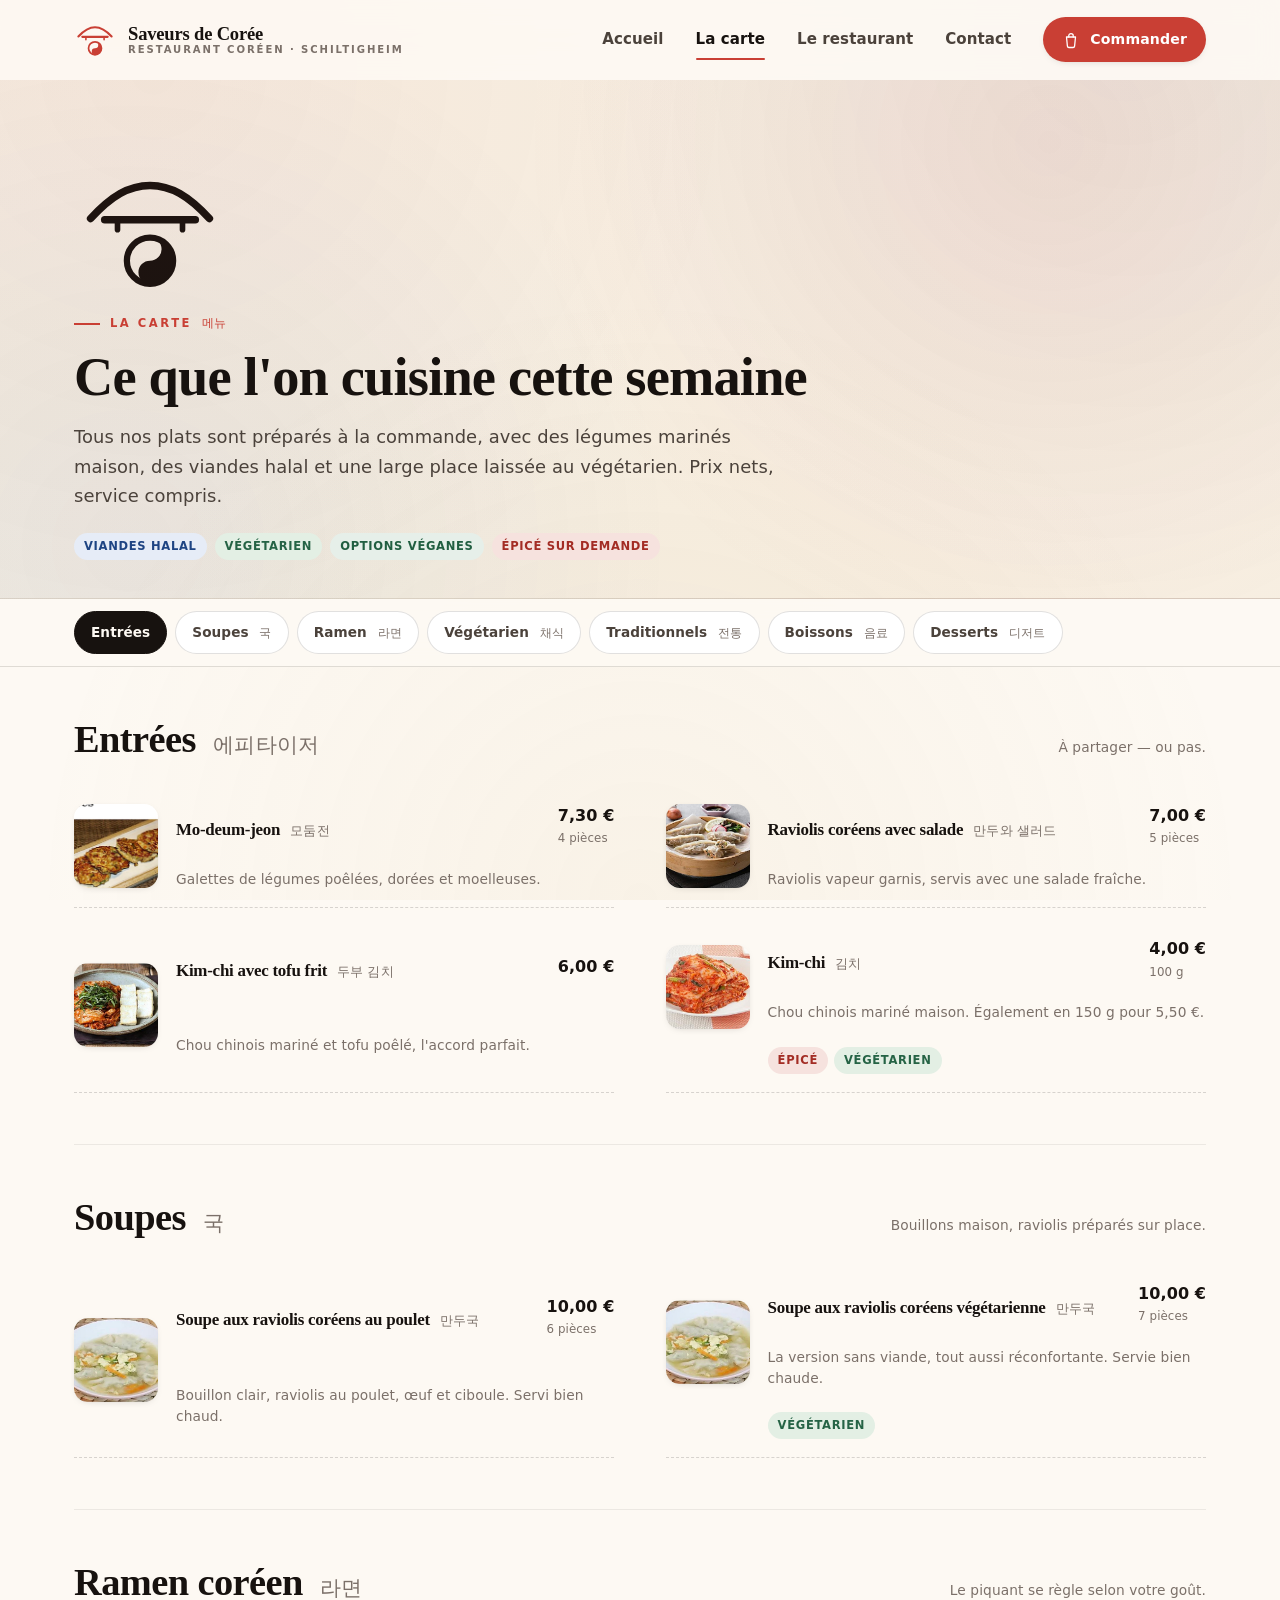
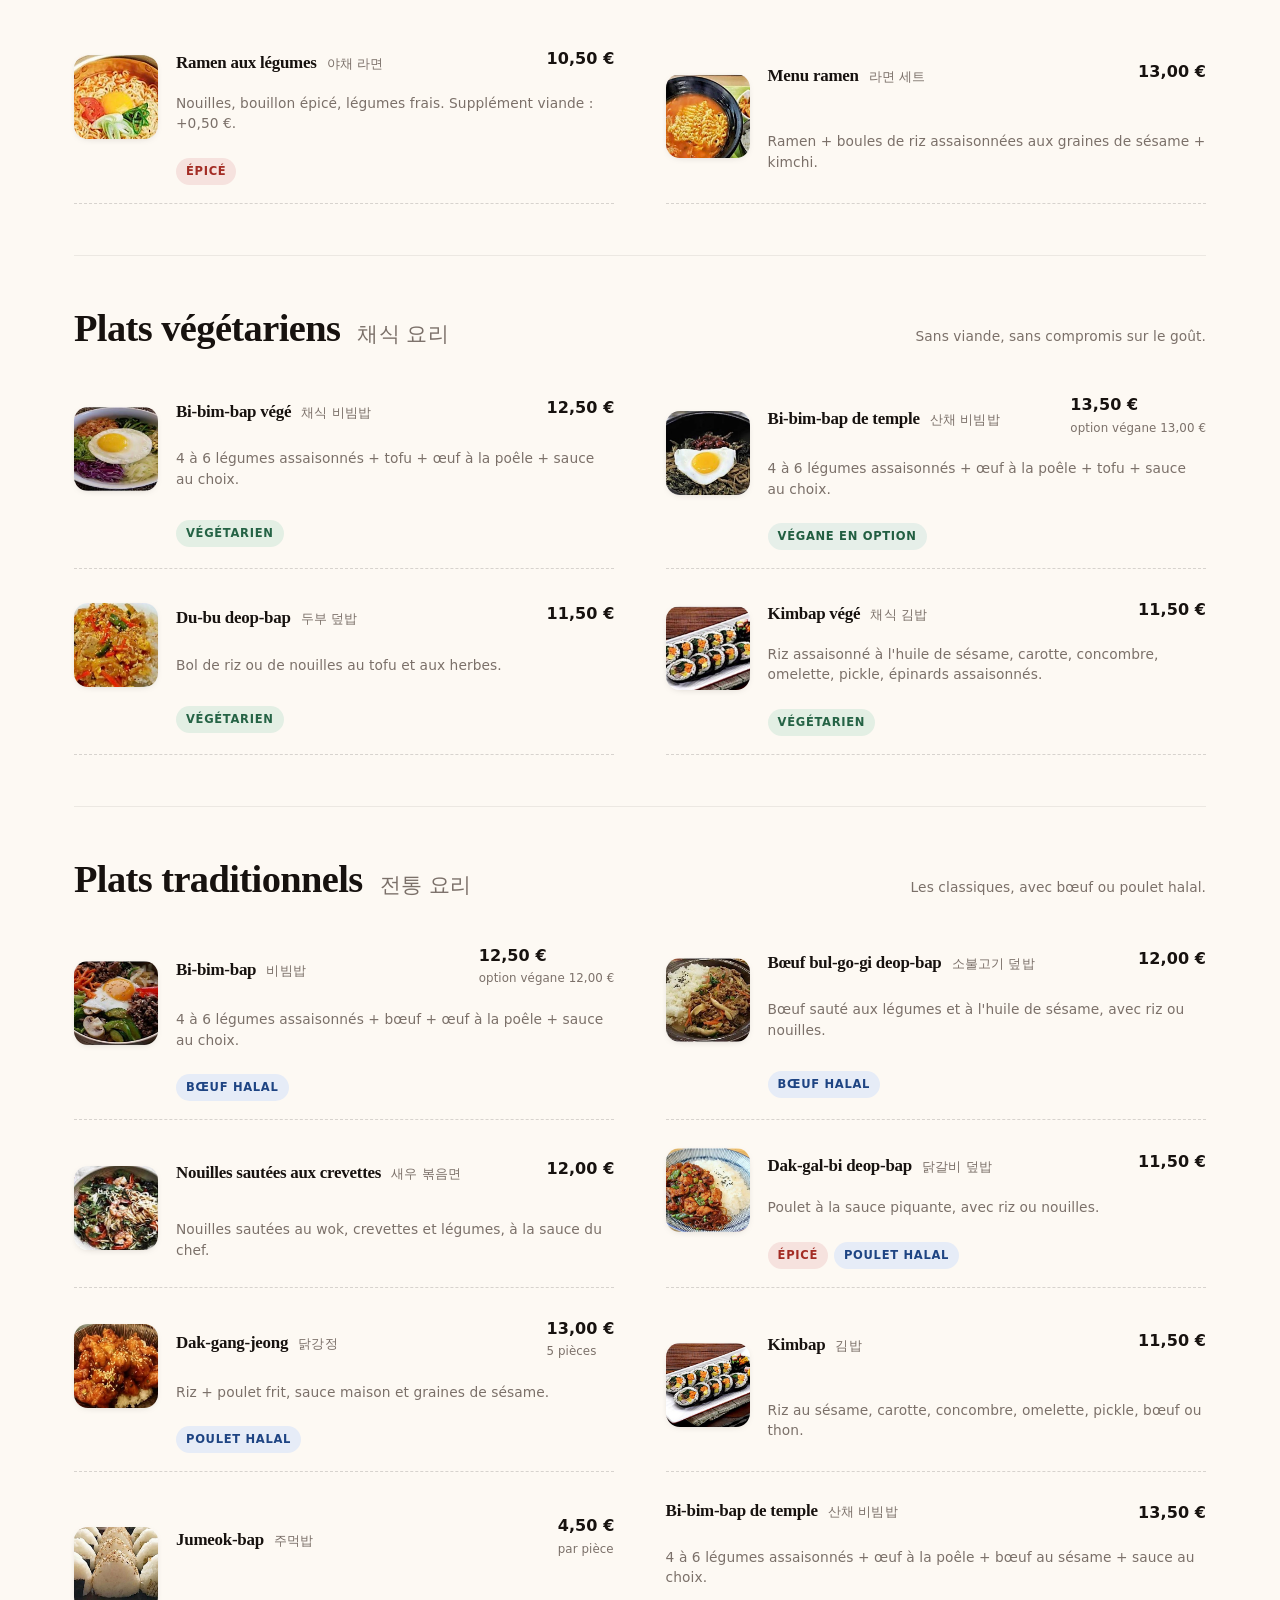
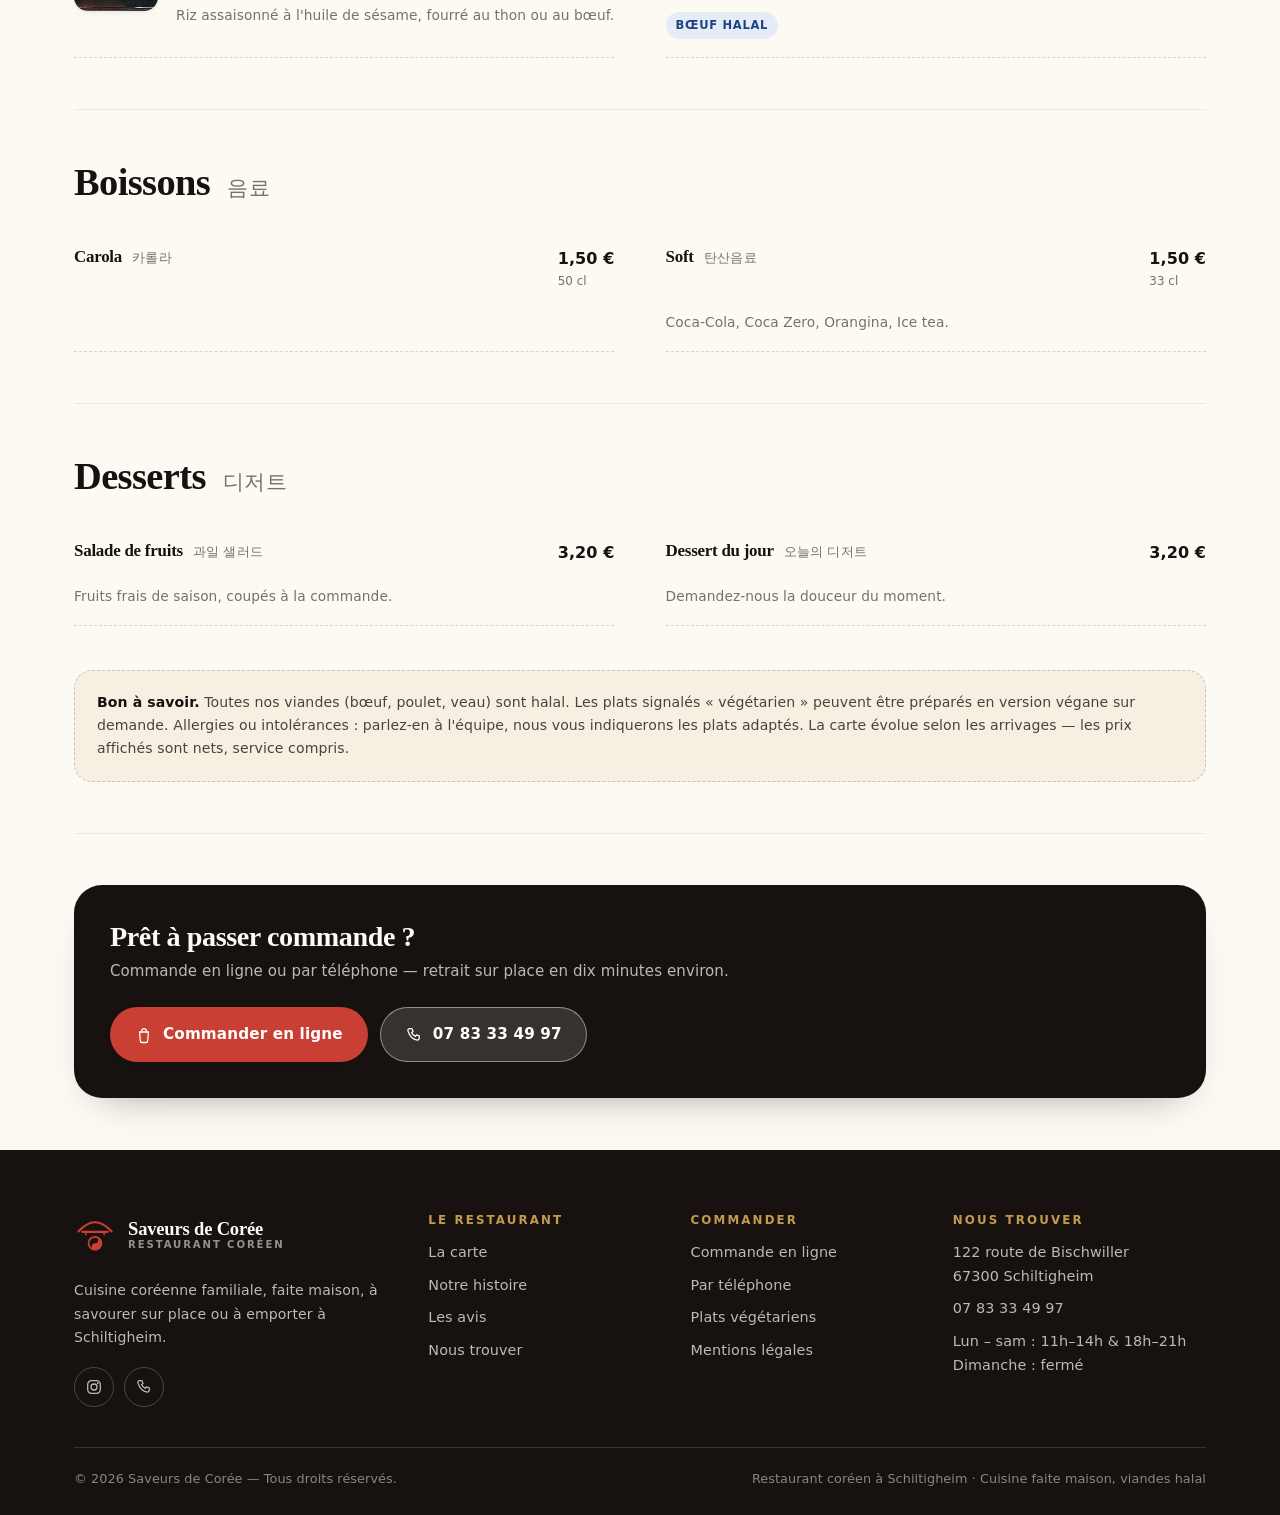
==== commit bebd7e1e: "Add files via upload" ====
--- a/carte.html
+++ b/carte.html
@@ -123,6 +123,7 @@
 <main id="contenu">
 
   <section class="page-hero">
+    <svg class="page-hero__mark" aria-hidden="true" focusable="false"><use href="#i-roof"></use></svg>
     <div class="container">
       <p class="eyebrow">La carte <span class="kr" style="text-transform:none; letter-spacing:.02em">메뉴</span></p>
       <h1>Ce que l'on cuisine cette semaine</h1>
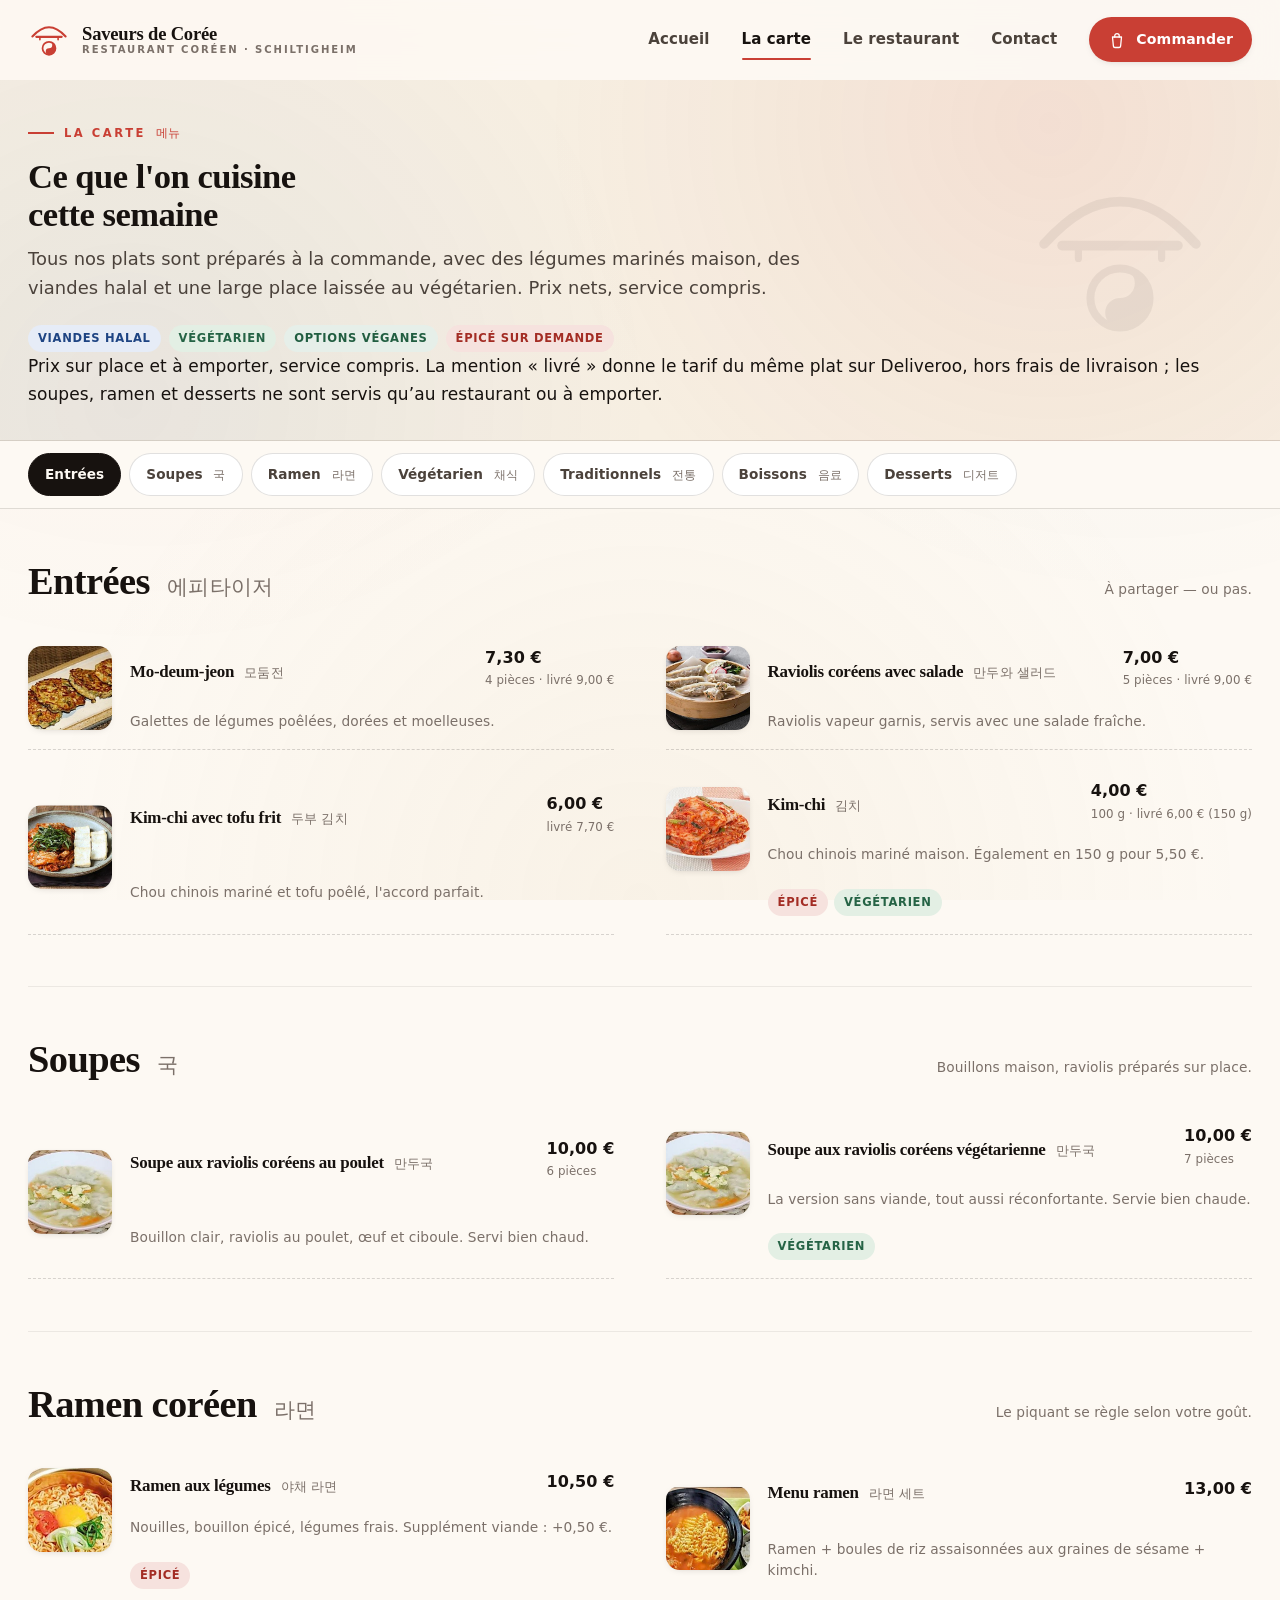
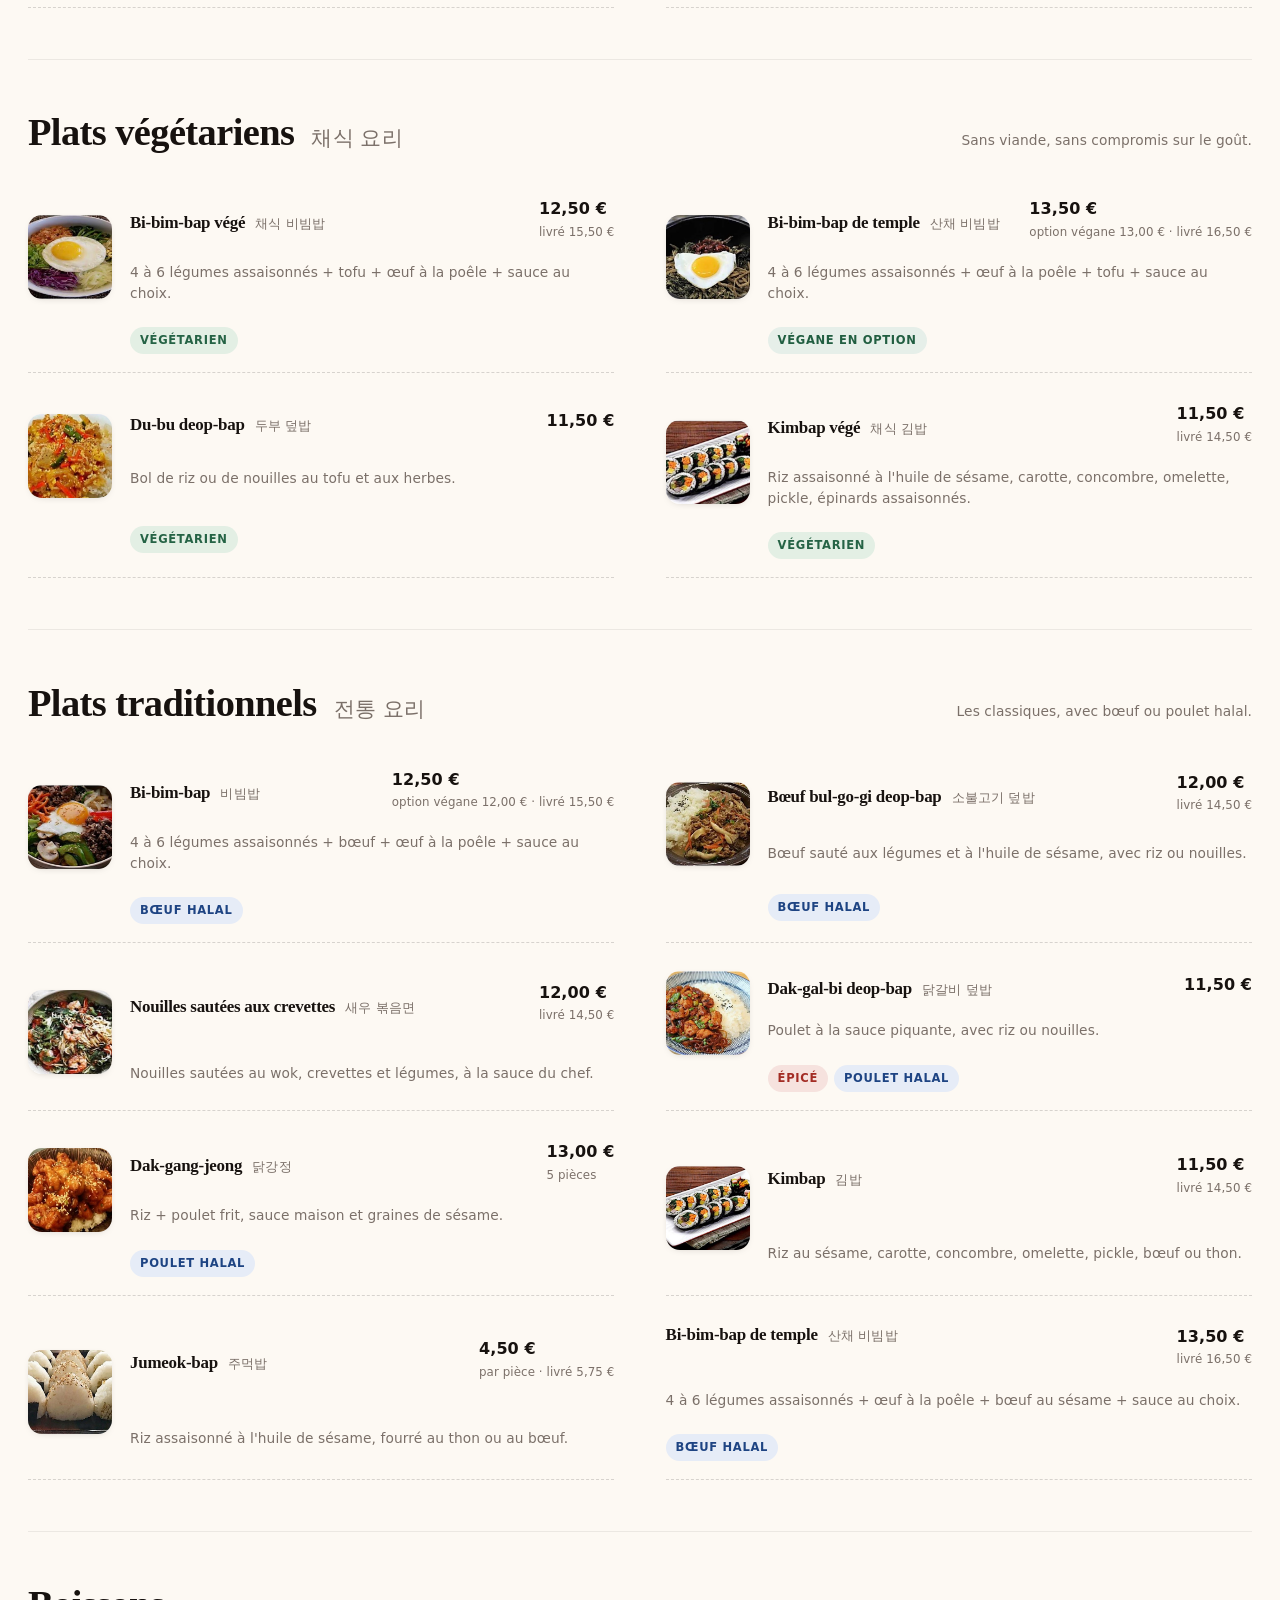
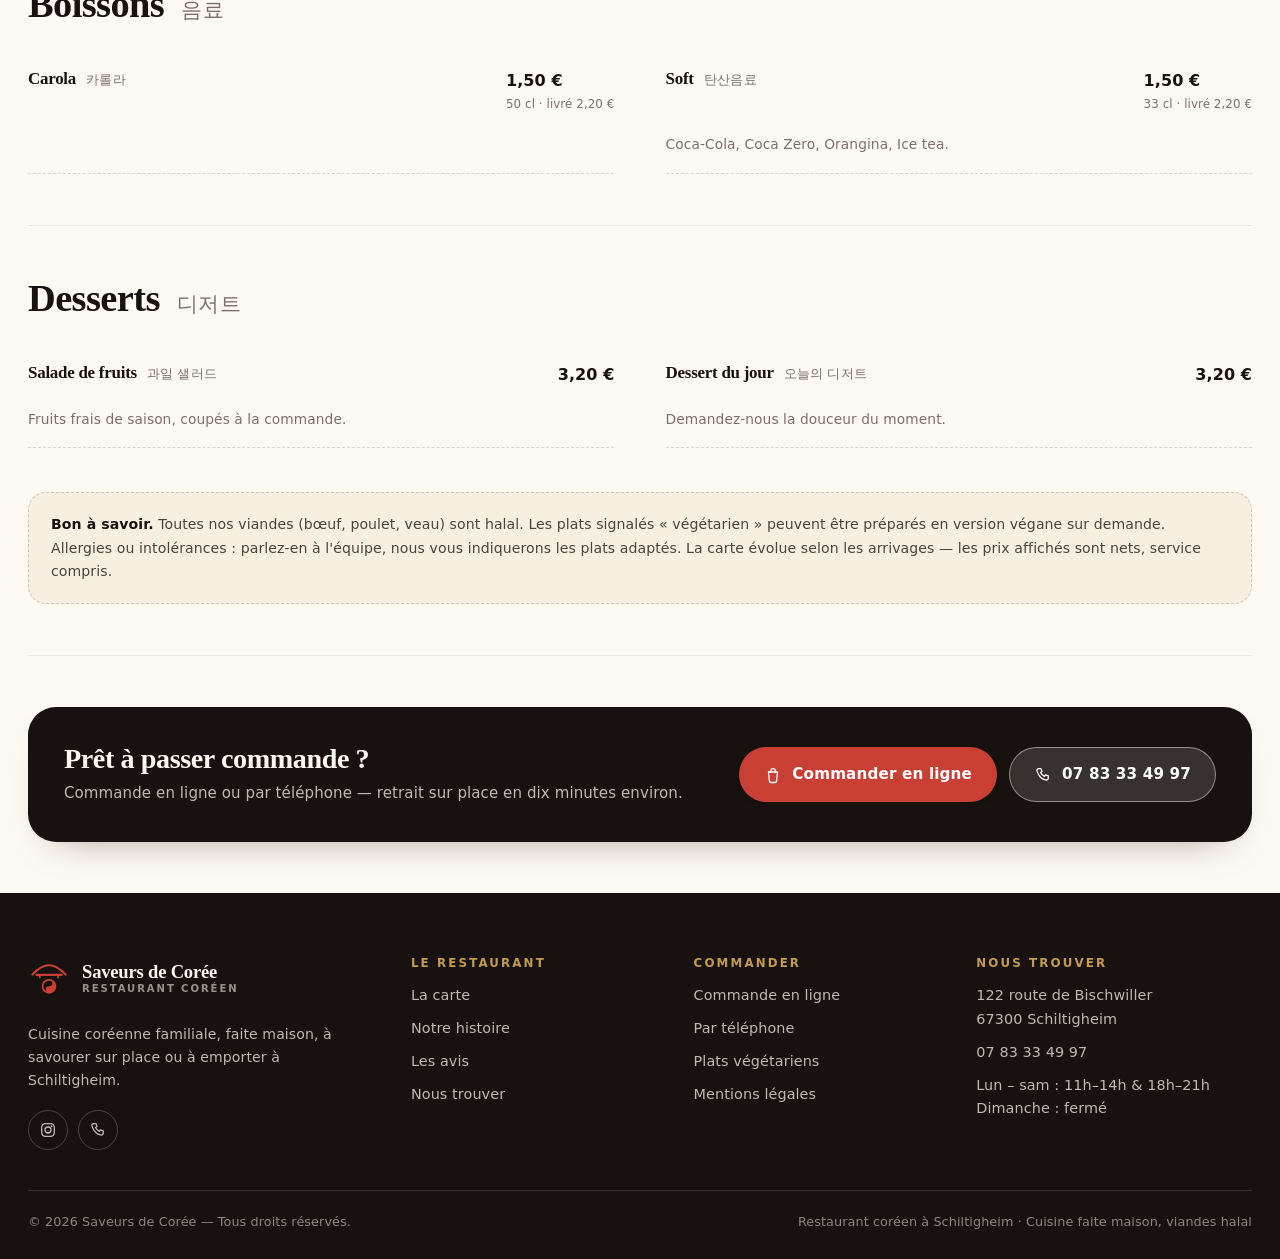
==== commit c75c9f80: "Add files via upload" ====
--- a/carte.html
+++ b/carte.html
@@ -80,7 +80,7 @@
       <a href="contact.html">Contact</a>
     </nav>
     <div class="header-actions">
-      <a class="btn btn--primary btn--sm" href="https://saveurs-de-coree.onataste.fr/menu/" data-order rel="noopener">
+      <a class="btn btn--primary btn--sm" href="https://deliveroo.fr/fr/menu/strasbourg/schiltigheim/saveurs-de-coree/" data-order rel="noopener">
         <svg aria-hidden="true"><use href="#i-bag"></use></svg> Commander
       </a>
     </div>
@@ -110,7 +110,7 @@
     <a href="contact.html">Contact <span class="kr">연락</span></a>
   </nav>
   <div class="drawer__foot">
-    <a class="btn btn--primary btn--block" href="https://saveurs-de-coree.onataste.fr/menu/" data-order rel="noopener">
+    <a class="btn btn--primary btn--block" href="https://deliveroo.fr/fr/menu/strasbourg/schiltigheim/saveurs-de-coree/" data-order rel="noopener">
       <svg aria-hidden="true"><use href="#i-bag"></use></svg> Commander en ligne
     </a>
     <a class="btn btn--ghost btn--block" href="tel:+33783334997" data-tel>
@@ -134,6 +134,9 @@
         <span class="tag tag--vegan">Options véganes</span>
         <span class="tag tag--hot">Épicé sur demande</span>
       </div>
+      <p class="price-legend">Prix sur place et à emporter, service compris. La mention « livré » donne le
+      tarif du même plat sur Deliveroo, hors frais de livraison ; les soupes, ramen et desserts ne sont
+      servis qu’au restaurant ou à emporter.</p>
     </div>
   </section>
 
@@ -161,25 +164,25 @@
         <article class="dish dish--photo">
           <img class="dish__photo" src="assets/img/plats/modeumjeon.jpg" width="530" height="350" loading="lazy" decoding="async" alt="Mo-deum-jeon, galettes de légumes coréennes">
           <h3 class="dish__name">Mo-deum-jeon <span class="kr">모둠전</span></h3>
-          <p class="dish__price">7,30 €<small>4 pièces</small></p>
+          <p class="dish__price">7,30 €<small>4 pièces · livré 9,00 €</small></p>
           <p class="dish__desc">Galettes de légumes poêlées, dorées et moelleuses.</p>
         </article>
         <article class="dish dish--photo">
           <img class="dish__photo" src="assets/img/plats/raviolis.jpg" width="476" height="306" loading="lazy" decoding="async" alt="Raviolis coréens vapeur servis avec une salade">
           <h3 class="dish__name">Raviolis coréens avec salade <span class="kr">만두와 샐러드</span></h3>
-          <p class="dish__price">7,00 €<small>5 pièces</small></p>
+          <p class="dish__price">7,00 €<small>5 pièces · livré 9,00 €</small></p>
           <p class="dish__desc">Raviolis vapeur garnis, servis avec une salade fraîche.</p>
         </article>
         <article class="dish dish--photo">
           <img class="dish__photo" src="assets/img/plats/kimchi-tofu.jpg" width="478" height="310" loading="lazy" decoding="async" alt="Kimchi servi avec des tranches de tofu frit">
           <h3 class="dish__name">Kim-chi avec tofu frit <span class="kr">두부 김치</span></h3>
-          <p class="dish__price">6,00 €</p>
+          <p class="dish__price">6,00 €<small>livré 7,70 €</small></p>
           <p class="dish__desc">Chou chinois mariné et tofu poêlé, l'accord parfait.</p>
         </article>
         <article class="dish dish--photo">
           <img class="dish__photo" src="assets/img/plats/kimchi.jpg" width="476" height="288" loading="lazy" decoding="async" alt="Kimchi maison dans une assiette blanche">
           <h3 class="dish__name">Kim-chi <span class="kr">김치</span></h3>
-          <p class="dish__price">4,00 €<small>100 g</small></p>
+          <p class="dish__price">4,00 €<small>100 g · livré 6,00 € (150 g)</small></p>
           <p class="dish__desc">Chou chinois mariné maison. Également en 150 g pour 5,50 €.</p>
           <div class="dish__tags"><span class="tag tag--hot">Épicé</span><span class="tag tag--veg">Végétarien</span></div>
         </article>
@@ -242,14 +245,14 @@
         <article class="dish dish--photo">
           <img class="dish__photo" src="assets/img/plats/bibimbap-vege.jpg" width="490" height="314" loading="lazy" decoding="async" alt="Bi-bim-bap végétarien avec tofu et œuf au plat">
           <h3 class="dish__name">Bi-bim-bap végé <span class="kr">채식 비빔밥</span></h3>
-          <p class="dish__price">12,50 €</p>
+          <p class="dish__price">12,50 €<small>livré 15,50 €</small></p>
           <p class="dish__desc">4 à 6 légumes assaisonnés + tofu + œuf à la poêle + sauce au choix.</p>
           <div class="dish__tags"><span class="tag tag--veg">Végétarien</span></div>
         </article>
         <article class="dish dish--photo">
           <img class="dish__photo" src="assets/img/plats/bibimbap-temple.jpg" width="510" height="300" loading="lazy" decoding="async" alt="Bi-bim-bap de temple aux légumes sauvages">
           <h3 class="dish__name">Bi-bim-bap de temple <span class="kr">산채 비빔밥</span></h3>
-          <p class="dish__price">13,50 €<small>option végane 13,00 €</small></p>
+          <p class="dish__price">13,50 €<small>option végane 13,00 € · livré 16,50 €</small></p>
           <p class="dish__desc">4 à 6 légumes assaisonnés + œuf à la poêle + tofu + sauce au choix.</p>
           <div class="dish__tags"><span class="tag tag--vegan">Végane en option</span></div>
         </article>
@@ -263,7 +266,7 @@
         <article class="dish dish--photo">
           <img class="dish__photo" src="assets/img/plats/kimbap-vege.jpg" width="520" height="260" loading="lazy" decoding="async" alt="Kimbap végétarien en tranches">
           <h3 class="dish__name">Kimbap végé <span class="kr">채식 김밥</span></h3>
-          <p class="dish__price">11,50 €</p>
+          <p class="dish__price">11,50 €<small>livré 14,50 €</small></p>
           <p class="dish__desc">Riz assaisonné à l'huile de sésame, carotte, concombre, omelette, pickle, épinards assaisonnés.</p>
           <div class="dish__tags"><span class="tag tag--veg">Végétarien</span></div>
         </article>
@@ -280,21 +283,21 @@
         <article class="dish dish--photo">
           <img class="dish__photo" src="assets/img/plats/bibimbap-boeuf.jpg" width="484" height="310" loading="lazy" decoding="async" alt="Bi-bim-bap au bœuf avec œuf au plat et légumes">
           <h3 class="dish__name">Bi-bim-bap <span class="kr">비빔밥</span></h3>
-          <p class="dish__price">12,50 €<small>option végane 12,00 €</small></p>
+          <p class="dish__price">12,50 €<small>option végane 12,00 € · livré 15,50 €</small></p>
           <p class="dish__desc">4 à 6 légumes assaisonnés + bœuf + œuf à la poêle + sauce au choix.</p>
           <div class="dish__tags"><span class="tag tag--halal">Bœuf halal</span></div>
         </article>
         <article class="dish dish--photo">
           <img class="dish__photo" src="assets/img/plats/bulgogi-deopbap.jpg" width="488" height="312" loading="lazy" decoding="async" alt="Bœuf bul-go-gi deop-bap, bœuf sauté et riz">
           <h3 class="dish__name">Bœuf bul-go-gi deop-bap <span class="kr">소불고기 덮밥</span></h3>
-          <p class="dish__price">12,00 €</p>
+          <p class="dish__price">12,00 €<small>livré 14,50 €</small></p>
           <p class="dish__desc">Bœuf sauté aux légumes et à l'huile de sésame, avec riz ou nouilles.</p>
           <div class="dish__tags"><span class="tag tag--halal">Bœuf halal</span></div>
         </article>
         <article class="dish dish--photo">
           <img class="dish__photo" src="assets/img/plats/nouilles-crevettes.jpg" width="486" height="256" loading="lazy" decoding="async" alt="Nouilles sautées aux crevettes et aux légumes">
           <h3 class="dish__name">Nouilles sautées aux crevettes <span class="kr">새우 볶음면</span></h3>
-          <p class="dish__price">12,00 €</p>
+          <p class="dish__price">12,00 €<small>livré 14,50 €</small></p>
           <p class="dish__desc">Nouilles sautées au wok, crevettes et légumes, à la sauce du chef.</p>
         </article>
         <article class="dish dish--photo">
@@ -314,18 +317,18 @@
         <article class="dish dish--photo">
           <img class="dish__photo" src="assets/img/plats/kimbap.jpg" width="478" height="304" loading="lazy" decoding="async" alt="Kimbap au bœuf ou au thon">
           <h3 class="dish__name">Kimbap <span class="kr">김밥</span></h3>
-          <p class="dish__price">11,50 €</p>
+          <p class="dish__price">11,50 €<small>livré 14,50 €</small></p>
           <p class="dish__desc">Riz au sésame, carotte, concombre, omelette, pickle, bœuf ou thon.</p>
         </article>
         <article class="dish dish--photo">
           <img class="dish__photo" src="assets/img/plats/jumeokbap.jpg" width="494" height="310" loading="lazy" decoding="async" alt="Jumeok-bap, boules de riz au sésame">
           <h3 class="dish__name">Jumeok-bap <span class="kr">주먹밥</span></h3>
-          <p class="dish__price">4,50 €<small>par pièce</small></p>
+          <p class="dish__price">4,50 €<small>par pièce · livré 5,75 €</small></p>
           <p class="dish__desc">Riz assaisonné à l'huile de sésame, fourré au thon ou au bœuf.</p>
         </article>
         <article class="dish">
           <h3 class="dish__name">Bi-bim-bap de temple <span class="kr">산채 비빔밥</span></h3>
-          <p class="dish__price">13,50 €</p>
+          <p class="dish__price">13,50 €<small>livré 16,50 €</small></p>
           <p class="dish__desc">4 à 6 légumes assaisonnés + œuf à la poêle + bœuf au sésame + sauce au choix.</p>
           <div class="dish__tags"><span class="tag tag--halal">Bœuf halal</span></div>
         </article>
@@ -340,11 +343,11 @@
       <div class="menu-list">
         <article class="dish">
           <h3 class="dish__name">Carola <span class="kr">카롤라</span></h3>
-          <p class="dish__price">1,50 €<small>50 cl</small></p>
+          <p class="dish__price">1,50 €<small>50 cl · livré 2,20 €</small></p>
         </article>
         <article class="dish">
           <h3 class="dish__name">Soft <span class="kr">탄산음료</span></h3>
-          <p class="dish__price">1,50 €<small>33 cl</small></p>
+          <p class="dish__price">1,50 €<small>33 cl · livré 2,20 €</small></p>
           <p class="dish__desc">Coca-Cola, Coca Zero, Orangina, Ice tea.</p>
         </article>
       </div>
@@ -380,7 +383,7 @@
           <p>Commande en ligne ou par téléphone — retrait sur place en dix minutes environ.</p>
         </div>
         <div class="cta-band__actions">
-          <a class="btn btn--primary" href="https://saveurs-de-coree.onataste.fr/menu/" data-order rel="noopener">
+          <a class="btn btn--primary" href="https://deliveroo.fr/fr/menu/strasbourg/schiltigheim/saveurs-de-coree/" data-order rel="noopener">
             <svg aria-hidden="true"><use href="#i-bag"></use></svg> Commander en ligne
           </a>
           <a class="btn btn--light" href="tel:+33783334997" data-tel>
@@ -426,7 +429,7 @@
       <div>
         <h4>Commander</h4>
         <ul>
-          <li><a href="https://saveurs-de-coree.onataste.fr/menu/" data-order rel="noopener">Commande en ligne</a></li>
+          <li><a href="https://deliveroo.fr/fr/menu/strasbourg/schiltigheim/saveurs-de-coree/" data-order rel="noopener">Commande en ligne</a></li>
           <li><a href="tel:+33783334997" data-tel>Par téléphone</a></li>
           <li><a href="carte.html#vegetariens">Plats végétariens</a></li>
           <li><a href="mentions-legales.html">Mentions légales</a></li>
@@ -451,7 +454,7 @@
 <nav class="action-bar" aria-label="Actions rapides">
   <a href="carte.html" aria-current="page"><svg aria-hidden="true"><use href="#i-book"></use></svg><span>La carte</span></a>
   <a href="tel:+33783334997" data-tel><svg aria-hidden="true"><use href="#i-phone"></use></svg><span>Appeler</span></a>
-  <a class="is-primary" href="https://saveurs-de-coree.onataste.fr/menu/" data-order rel="noopener"><svg aria-hidden="true"><use href="#i-bag"></use></svg><span>Commander</span></a>
+  <a class="is-primary" href="https://deliveroo.fr/fr/menu/strasbourg/schiltigheim/saveurs-de-coree/" data-order rel="noopener"><svg aria-hidden="true"><use href="#i-bag"></use></svg><span>Commander</span></a>
 </nav>
 
 <script src="assets/js/site.js" defer></script>
--- a/assets/css/style.css
+++ b/assets/css/style.css
@@ -28,8 +28,8 @@
   --shadow-s: 0 2px 10px -6px rgba(23, 18, 15, 0.4);
   --shadow: 0 18px 40px -28px rgba(23, 18, 15, 0.55);
   --shadow-l: 0 30px 70px -40px rgba(23, 18, 15, 0.6);
-  --max: 1180px;
-  --gutter: 24px;
+  --max: 1280px;
+  --gutter: 28px;
   --header-h: 76px;
   --serif: "Iowan Old Style", "Palatino Linotype", Palatino, "Book Antiqua", Georgia, "Times New Roman", serif;
   --sans: ui-sans-serif, system-ui, -apple-system, "Segoe UI", Roboto, Helvetica, Arial, sans-serif;
@@ -478,77 +478,89 @@
    Desktop : visuel plein cadre + bandeau d'accroche en bas (le titre du visuel
    reste entièrement lisible). Mobile : visuel non recadré + carte qui chevauche.
    -------------------------------------------------------------------------- */
+/* --------------------------------------------------------------------------
+   Héros d'accueil — occupé sur toute la largeur de la fenêtre (marges de 4vw),
+   affiche d'accueil entière à droite, accroche à gauche alignée sur la marge.
+   Ces styles ne concernent que index.html ; les pages intérieures utilisent
+   .page-hero et ne sont pas affectées.
+   -------------------------------------------------------------------------- */
 .hero {
   position: relative;
   isolation: isolate;
-  background: var(--ink);
-  overflow: hidden;
-}
+  background: var(--paper);
+  display: grid;
+  grid-template-columns: minmax(0, 1fr) 62%;
+  align-items: center;
+  gap: clamp(24px, 3vw, 56px);
+  padding: clamp(18px, 2vw, 34px) clamp(20px, 4vw, 96px) clamp(22px, 2.6vw, 46px);
+}
+/* Affiche d'accueil : entière, en grand, coins arrondis, sans recadrage */
 .hero__media {
   position: relative;
-  height: clamp(300px, 58vh, 580px);
+  order: 2;
+  width: 100%;
+  align-self: center;
+  aspect-ratio: 16 / 9;
+  border-radius: clamp(14px, 1.2vw, 22px);
   overflow: hidden;
+  background: var(--ink);
+  box-shadow: var(--shadow-l);
 }
 .hero__media img {
   width: 100%;
   height: 100%;
-  object-fit: cover;
-  object-position: center 32%;
-}
-.hero__scrim {
-  position: absolute;
-  inset: 0;
-  background: linear-gradient(to bottom, rgba(10, 7, 5, 0) 62%, rgba(10, 7, 5, 0.55) 100%);
-}
+  object-fit: contain;
+  object-position: center;
+}
+.hero__scrim { display: none; }
+
 .hero__inner {
-  position: relative;
-  z-index: 1;
-  padding-block: clamp(22px, 3vw, 40px) clamp(26px, 3.4vw, 46px);
+  order: 1;
+  min-width: 0;
+  text-align: left;
 }
 .hero-card {
-  width: 100%;
-  display: grid;
-  grid-template-columns: minmax(0, 1fr) auto;
-  grid-template-areas:
-    "copy cta"
-    "facts facts";
-  gap: 18px 40px;
-  align-items: end;
-  color: #fff;
-}
-.hero-card__copy { grid-area: copy; }
-.hero-card .eyebrow { color: var(--gold); margin-bottom: 10px; }
+  color: var(--ink);
+}
+.hero-card .eyebrow { color: var(--red); margin-bottom: 12px; }
 .hero-card h1 {
-  font-size: clamp(1.85rem, 3.2vw, 2.85rem);
-  margin-bottom: 10px;
-  max-width: 24ch;
+  font-size: clamp(1.7rem, 2.3vw, 2.45rem);
+  margin-bottom: 14px;
+  max-width: 18ch;
 }
 .hero-card .lead {
-  color: rgba(255, 255, 255, 0.78);
+  color: var(--ink-soft);
   margin: 0;
-  font-size: clamp(0.96rem, 1.12vw, 1.05rem);
-  max-width: 56ch;
+  font-size: clamp(0.95rem, 1.02vw, 1.05rem);
+  max-width: 46ch;
 }
 .hero-card__cta {
-  grid-area: cta;
   display: flex;
   gap: 12px;
   flex-wrap: wrap;
-  justify-content: flex-end;
-  padding-bottom: 4px;
+  margin-top: clamp(18px, 2vw, 28px);
 }
 .hero-card__facts {
-  grid-area: facts;
   display: flex;
   flex-wrap: wrap;
-  gap: 10px 24px;
+  gap: 8px 24px;
+  margin-top: clamp(18px, 2vw, 28px);
   padding-top: 16px;
-  border-top: 1px solid rgba(255, 255, 255, 0.16);
-  font-size: 0.82rem;
-  color: rgba(255, 255, 255, 0.7);
-}
-.hero-card__facts span { display: inline-flex; align-items: center; gap: 8px; }
-.hero-card__facts svg { width: 15px; height: 15px; color: var(--gold); }
+  border-top: 1px solid var(--line);
+  font-size: 0.79rem;
+  color: var(--ink-mute);
+  max-width: 46rem;
+}
+.hero-card__facts span { display: inline-flex; align-items: center; gap: 7px; }
+.hero-card__facts svg { width: 14px; height: 14px; color: var(--red); }
+
+/* Écrans intermédiaires : on redonne de la place au texte */
+@media (max-width: 1500px) {
+  .hero { grid-template-columns: minmax(0, 1fr) 56%; }
+}
+@media (max-width: 1200px) {
+  .hero { grid-template-columns: minmax(0, 1fr) 54%; gap: clamp(20px, 2.4vw, 36px); }
+}
 
 /* --------------------------------------------------------------------------
    6. Bandeau de réassurance
@@ -760,15 +772,36 @@
    11. Carte / menu
    -------------------------------------------------------------------------- */
 .page-hero {
-  padding-block: clamp(40px, 6vw, 76px) clamp(24px, 3vw, 40px);
+  position: relative;
+  overflow: hidden;
+  padding-block: clamp(28px, 3.4vw, 46px) clamp(20px, 2.6vw, 32px);
   border-bottom: 1px solid var(--line);
   background:
     radial-gradient(circle at 82% 12%, rgba(201, 63, 52, 0.09), transparent 46%),
     radial-gradient(circle at 10% 90%, rgba(31, 79, 158, 0.07), transparent 44%),
     var(--paper-2);
 }
-.page-hero h1 { margin-bottom: 14px; }
-.page-hero .lead { margin-bottom: 0; }
+.page-hero h1 {
+  margin-bottom: 10px;
+  font-size: clamp(1.7rem, 2.7vw, 2.5rem);
+  max-width: 24ch;
+}
+.page-hero .lead { margin-bottom: 0; max-width: 68ch; }
+
+/* motif discret à droite du bandeau : équilibre le bloc de texte */
+.page-hero__mark {
+  position: absolute;
+  right: max(20px, 5vw);
+  top: 50%;
+  transform: translateY(-50%);
+  width: clamp(120px, 15vw, 230px);
+  aspect-ratio: 1 / 1;
+  height: auto;
+  color: var(--ink);
+  opacity: 0.06;
+  pointer-events: none;
+  z-index: 0;
+}
 
 .menu-nav {
   position: sticky;
@@ -1061,28 +1094,35 @@
   .action-bar { display: grid; }
   body { padding-bottom: 74px; }
 
-  /* Héros : visuel non recadré + carte en chevauchement */
-  .hero { background: var(--paper); }
-  .hero__media { height: auto; aspect-ratio: 3 / 2; }
-  .hero__media img { object-position: center 40%; }
-  .hero__scrim { background: linear-gradient(to bottom, rgba(10, 7, 5, 0) 55%, rgba(10, 7, 5, 0.34) 100%); }
-  .hero__inner { padding-block: 0; }
+  /* Héros mobile : visuel en 3/2 + carte d'accroche en chevauchement */
+  .hero { display: block; padding: 0; gap: 0; }
+  .hero__media {
+    width: 100%;
+    max-width: none;
+    flex: none;
+    height: auto;
+    aspect-ratio: 3 / 2;
+    border-radius: 0;
+    box-shadow: none;
+  }
+  .hero__media img { object-fit: cover; object-position: center 40%; }
+  .hero__inner { padding: 0; text-align: left; }
   .hero-card {
-    display: block;
+    max-width: none;
     position: relative;
     margin: -46px var(--gutter) 0;
-    width: auto;
     background: var(--paper);
-    color: var(--ink);
     border: 1px solid var(--line);
     border-radius: var(--radius-l);
     box-shadow: var(--shadow);
     padding: 22px 20px 24px;
+    text-align: left;
   }
-  .hero-card .eyebrow { color: var(--red); }
-  .hero-card h1 { color: var(--ink); font-size: clamp(1.55rem, 6.2vw, 1.95rem); margin-bottom: 12px; }
-  .hero-card .lead { color: var(--ink-soft); font-size: 0.95rem; }
-  .hero-card__cta { display: grid; gap: 10px; margin-top: 18px; padding-bottom: 0; }
+  .hero-card .eyebrow { justify-content: flex-start; margin-bottom: 10px; }
+  .hero-card .eyebrow::after { display: none; }
+  .hero-card h1 { font-size: clamp(1.55rem, 6.2vw, 1.95rem); margin-bottom: 12px; }
+  .hero-card .lead { color: var(--ink-soft); font-size: 0.95rem; margin: 0; }
+  .hero-card__cta { display: grid; gap: 10px; margin-top: 18px; justify-content: stretch; }
   .hero-card .btn { width: 100%; }
   .hero-card .btn--light {
     --btn-bg: transparent;
@@ -1092,14 +1132,13 @@
   }
   .hero-card .btn--light:hover { background: rgba(23, 18, 15, 0.06); }
   .hero-card__facts {
-    border-top-color: var(--line);
-    color: var(--ink-mute);
+    justify-content: flex-start;
     font-size: 0.78rem;
     gap: 6px 16px;
     margin-top: 18px;
     padding-top: 14px;
+    border-top-color: var(--line);
   }
-  .hero-card__facts svg { color: var(--red); }
 
   .facts { grid-template-columns: 1fr 1fr; }
   .facts__item { padding: 18px 14px; gap: 10px; }
@@ -1210,23 +1249,33 @@
   padding-bottom: 8px;
 }
 html[data-layout="mobile"] .dish-card { scroll-snap-align: start; }
-html[data-layout="mobile"] .hero__media { height: auto; aspect-ratio: 3 / 2; }
-html[data-layout="mobile"] .hero__inner { padding-block: 0; }
+html[data-layout="mobile"] .hero { display: block; padding: 0; gap: 0; }
+html[data-layout="mobile"] .hero__media {
+  width: 100%;
+  max-width: none;
+  flex: none;
+  height: auto;
+  aspect-ratio: 3 / 2;
+  border-radius: 0;
+  box-shadow: none;
+}
+html[data-layout="mobile"] .hero__media img { object-fit: cover; object-position: center 40%; }
+html[data-layout="mobile"] .hero__inner { padding: 0; text-align: left; }
 html[data-layout="mobile"] .hero-card {
-  display: block;
+  max-width: none;
   position: relative;
   margin: -46px var(--gutter) 0;
-  width: auto;
   background: var(--paper);
-  color: var(--ink);
   border: 1px solid var(--line);
   border-radius: var(--radius-l);
   box-shadow: var(--shadow);
-}
-html[data-layout="mobile"] .hero-card .eyebrow { color: var(--red); }
-html[data-layout="mobile"] .hero-card h1 { color: var(--ink); }
-html[data-layout="mobile"] .hero-card .lead { color: var(--ink-soft); }
-html[data-layout="mobile"] .hero-card__facts { border-top-color: var(--line); color: var(--ink-mute); }
+  text-align: left;
+}
+html[data-layout="mobile"] .hero-card .eyebrow { justify-content: flex-start; }
+html[data-layout="mobile"] .hero-card .eyebrow::after { display: none; }
+html[data-layout="mobile"] .hero-card h1 { max-width: none; }
+html[data-layout="mobile"] .hero-card .lead { max-width: none; margin: 0; }
+html[data-layout="mobile"] .hero-card__facts { justify-content: flex-start; border-top-color: var(--line); }
 html[data-layout="mobile"] .hero-card__facts svg { color: var(--red); }
 html[data-layout="mobile"] .hero-card__cta { display: grid; gap: 10px; margin-top: 18px; }
 html[data-layout="mobile"] .hero-card__cta .btn { width: 100%; }
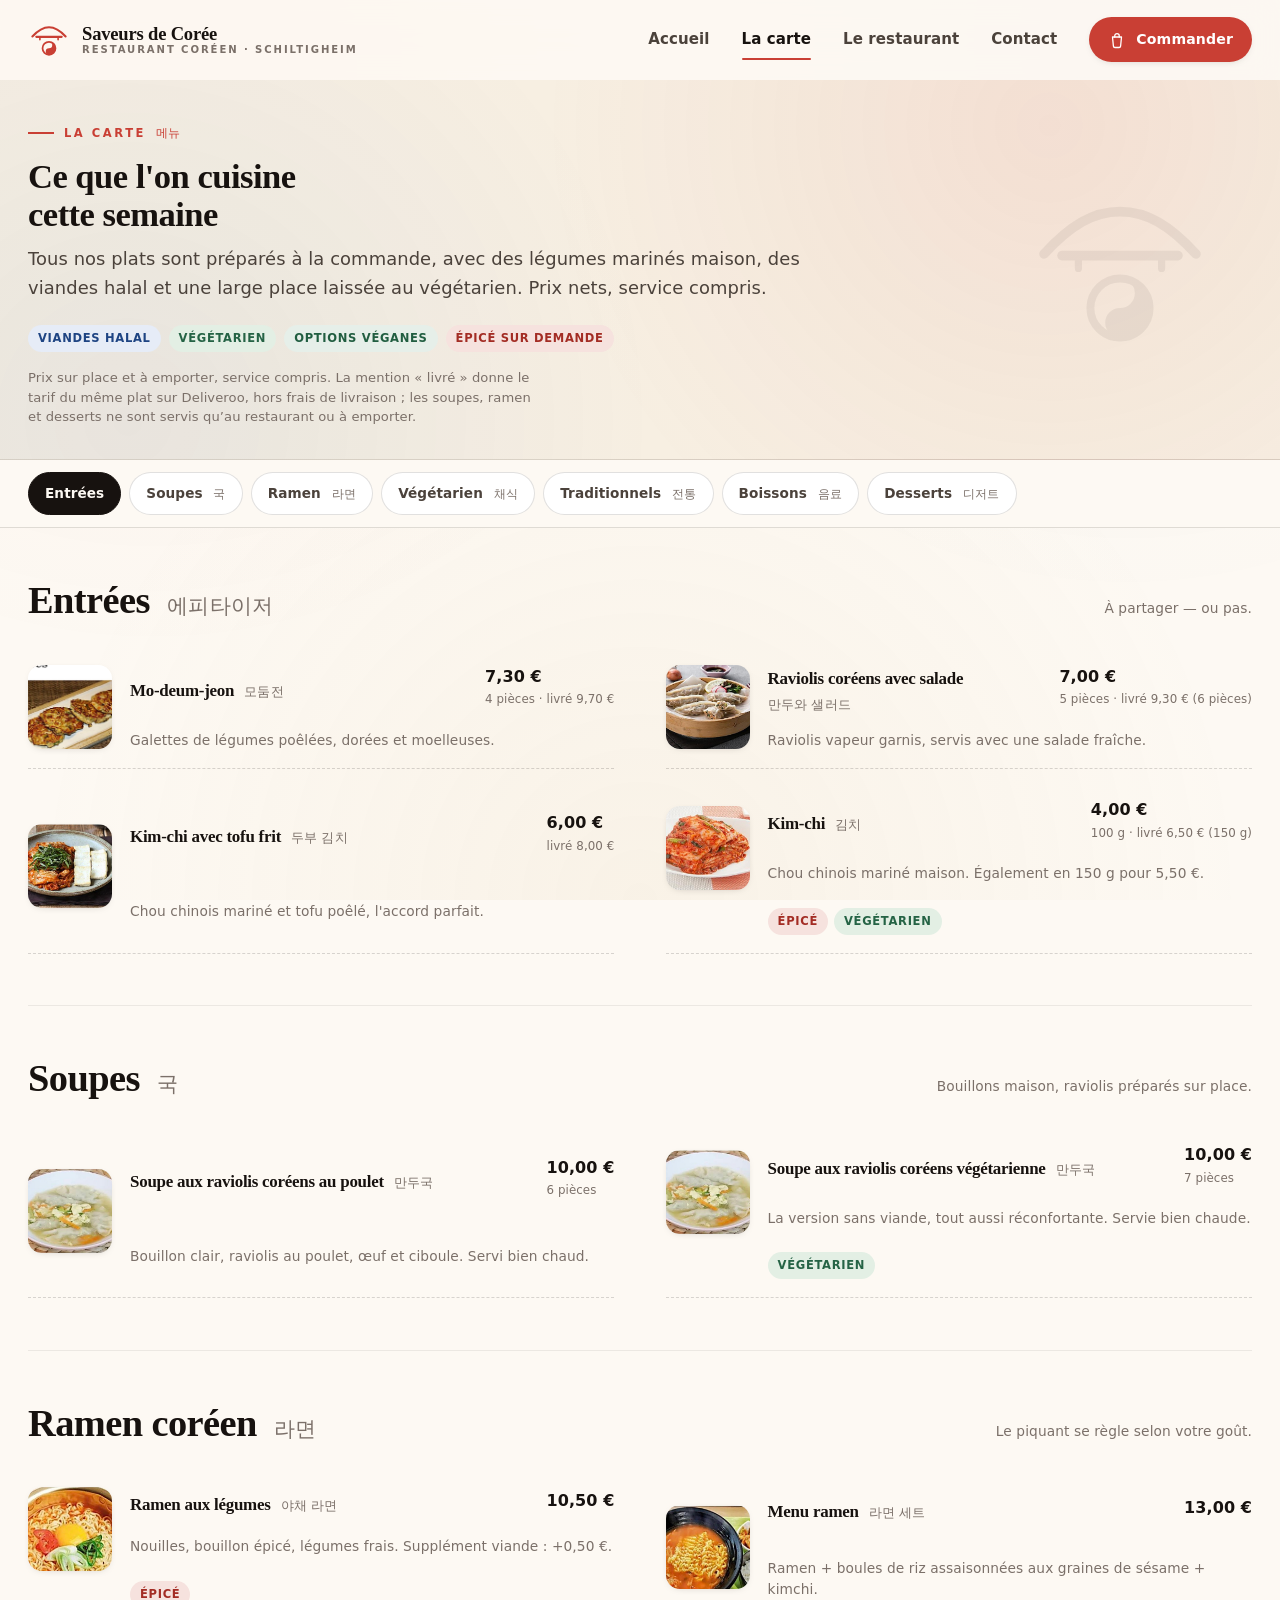
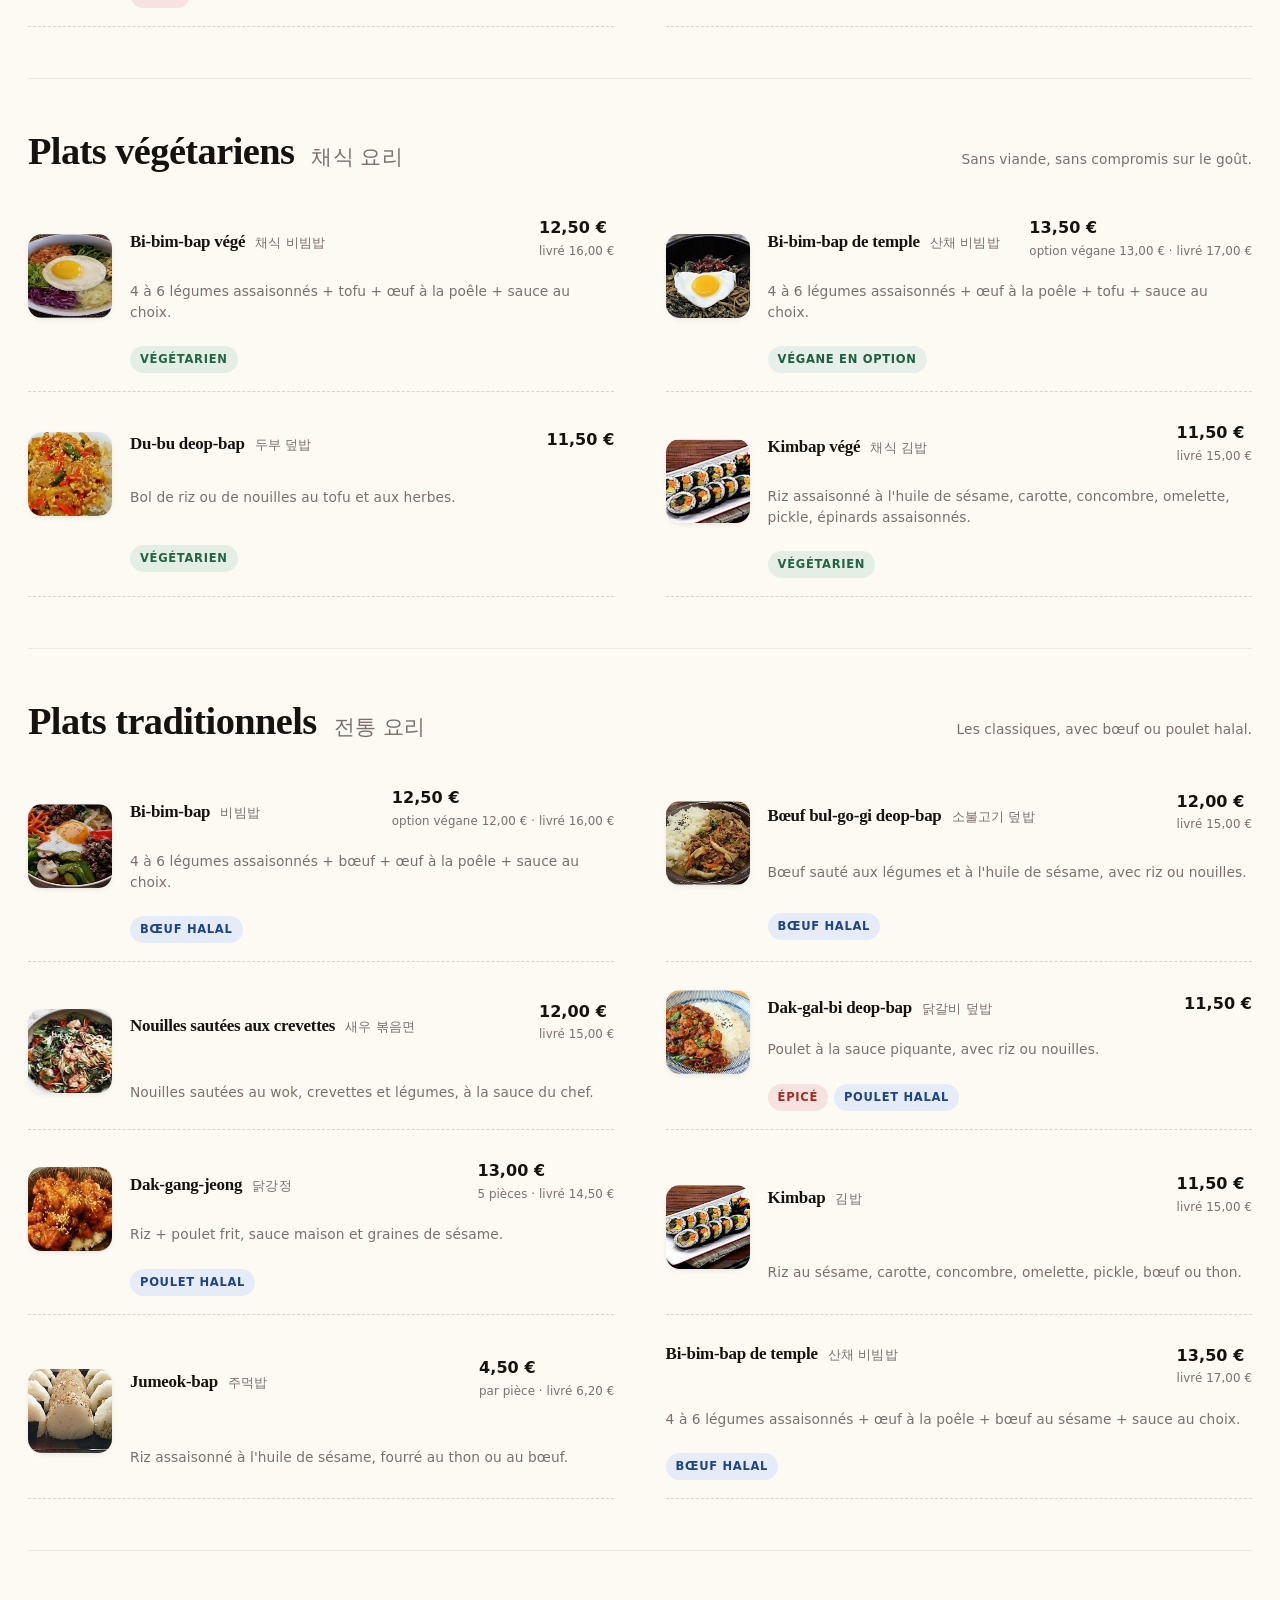
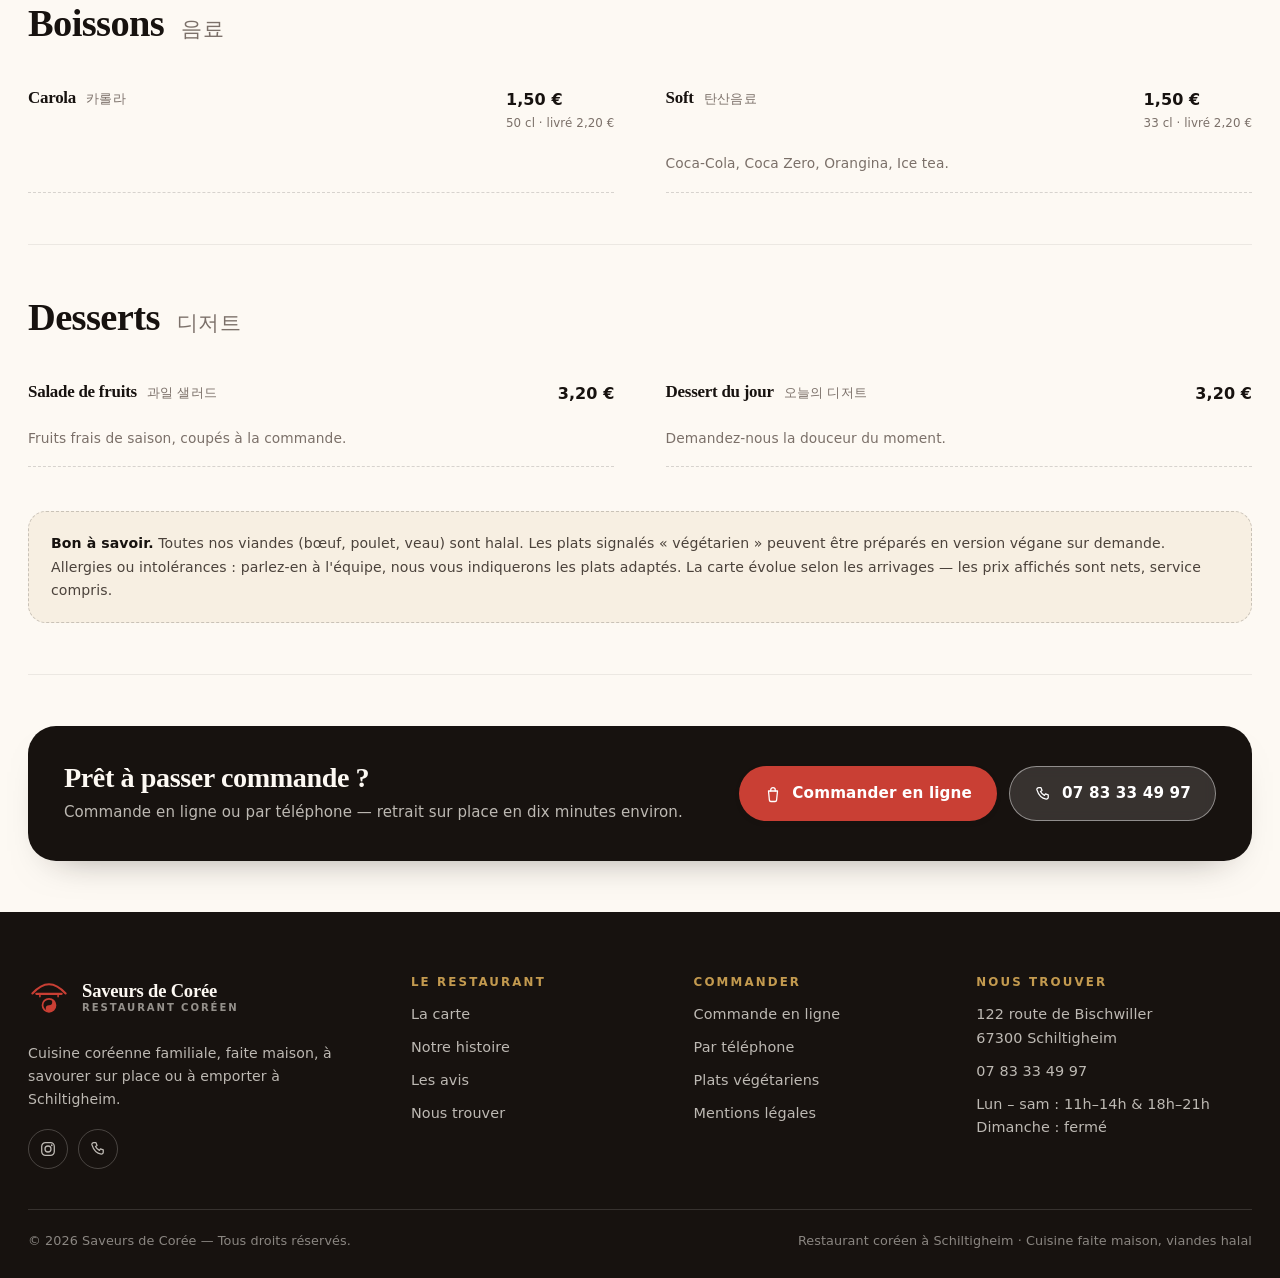
==== commit d1dac74a: "Add files via upload" ====
--- a/carte.html
+++ b/carte.html
@@ -164,25 +164,25 @@
         <article class="dish dish--photo">
           <img class="dish__photo" src="assets/img/plats/modeumjeon.jpg" width="530" height="350" loading="lazy" decoding="async" alt="Mo-deum-jeon, galettes de légumes coréennes">
           <h3 class="dish__name">Mo-deum-jeon <span class="kr">모둠전</span></h3>
-          <p class="dish__price">7,30 €<small>4 pièces · livré 9,00 €</small></p>
+          <p class="dish__price">7,30 €<small>4 pièces · livré 9,70 €</small></p>
           <p class="dish__desc">Galettes de légumes poêlées, dorées et moelleuses.</p>
         </article>
         <article class="dish dish--photo">
           <img class="dish__photo" src="assets/img/plats/raviolis.jpg" width="476" height="306" loading="lazy" decoding="async" alt="Raviolis coréens vapeur servis avec une salade">
           <h3 class="dish__name">Raviolis coréens avec salade <span class="kr">만두와 샐러드</span></h3>
-          <p class="dish__price">7,00 €<small>5 pièces · livré 9,00 €</small></p>
+          <p class="dish__price">7,00 €<small>5 pièces · livré 9,30 € (6 pièces)</small></p>
           <p class="dish__desc">Raviolis vapeur garnis, servis avec une salade fraîche.</p>
         </article>
         <article class="dish dish--photo">
           <img class="dish__photo" src="assets/img/plats/kimchi-tofu.jpg" width="478" height="310" loading="lazy" decoding="async" alt="Kimchi servi avec des tranches de tofu frit">
           <h3 class="dish__name">Kim-chi avec tofu frit <span class="kr">두부 김치</span></h3>
-          <p class="dish__price">6,00 €<small>livré 7,70 €</small></p>
+          <p class="dish__price">6,00 €<small>livré 8,00 €</small></p>
           <p class="dish__desc">Chou chinois mariné et tofu poêlé, l'accord parfait.</p>
         </article>
         <article class="dish dish--photo">
           <img class="dish__photo" src="assets/img/plats/kimchi.jpg" width="476" height="288" loading="lazy" decoding="async" alt="Kimchi maison dans une assiette blanche">
           <h3 class="dish__name">Kim-chi <span class="kr">김치</span></h3>
-          <p class="dish__price">4,00 €<small>100 g · livré 6,00 € (150 g)</small></p>
+          <p class="dish__price">4,00 €<small>100 g · livré 6,50 € (150 g)</small></p>
           <p class="dish__desc">Chou chinois mariné maison. Également en 150 g pour 5,50 €.</p>
           <div class="dish__tags"><span class="tag tag--hot">Épicé</span><span class="tag tag--veg">Végétarien</span></div>
         </article>
@@ -245,14 +245,14 @@
         <article class="dish dish--photo">
           <img class="dish__photo" src="assets/img/plats/bibimbap-vege.jpg" width="490" height="314" loading="lazy" decoding="async" alt="Bi-bim-bap végétarien avec tofu et œuf au plat">
           <h3 class="dish__name">Bi-bim-bap végé <span class="kr">채식 비빔밥</span></h3>
-          <p class="dish__price">12,50 €<small>livré 15,50 €</small></p>
+          <p class="dish__price">12,50 €<small>livré 16,00 €</small></p>
           <p class="dish__desc">4 à 6 légumes assaisonnés + tofu + œuf à la poêle + sauce au choix.</p>
           <div class="dish__tags"><span class="tag tag--veg">Végétarien</span></div>
         </article>
         <article class="dish dish--photo">
           <img class="dish__photo" src="assets/img/plats/bibimbap-temple.jpg" width="510" height="300" loading="lazy" decoding="async" alt="Bi-bim-bap de temple aux légumes sauvages">
           <h3 class="dish__name">Bi-bim-bap de temple <span class="kr">산채 비빔밥</span></h3>
-          <p class="dish__price">13,50 €<small>option végane 13,00 € · livré 16,50 €</small></p>
+          <p class="dish__price">13,50 €<small>option végane 13,00 € · livré 17,00 €</small></p>
           <p class="dish__desc">4 à 6 légumes assaisonnés + œuf à la poêle + tofu + sauce au choix.</p>
           <div class="dish__tags"><span class="tag tag--vegan">Végane en option</span></div>
         </article>
@@ -266,7 +266,7 @@
         <article class="dish dish--photo">
           <img class="dish__photo" src="assets/img/plats/kimbap-vege.jpg" width="520" height="260" loading="lazy" decoding="async" alt="Kimbap végétarien en tranches">
           <h3 class="dish__name">Kimbap végé <span class="kr">채식 김밥</span></h3>
-          <p class="dish__price">11,50 €<small>livré 14,50 €</small></p>
+          <p class="dish__price">11,50 €<small>livré 15,00 €</small></p>
           <p class="dish__desc">Riz assaisonné à l'huile de sésame, carotte, concombre, omelette, pickle, épinards assaisonnés.</p>
           <div class="dish__tags"><span class="tag tag--veg">Végétarien</span></div>
         </article>
@@ -283,21 +283,21 @@
         <article class="dish dish--photo">
           <img class="dish__photo" src="assets/img/plats/bibimbap-boeuf.jpg" width="484" height="310" loading="lazy" decoding="async" alt="Bi-bim-bap au bœuf avec œuf au plat et légumes">
           <h3 class="dish__name">Bi-bim-bap <span class="kr">비빔밥</span></h3>
-          <p class="dish__price">12,50 €<small>option végane 12,00 € · livré 15,50 €</small></p>
+          <p class="dish__price">12,50 €<small>option végane 12,00 € · livré 16,00 €</small></p>
           <p class="dish__desc">4 à 6 légumes assaisonnés + bœuf + œuf à la poêle + sauce au choix.</p>
           <div class="dish__tags"><span class="tag tag--halal">Bœuf halal</span></div>
         </article>
         <article class="dish dish--photo">
           <img class="dish__photo" src="assets/img/plats/bulgogi-deopbap.jpg" width="488" height="312" loading="lazy" decoding="async" alt="Bœuf bul-go-gi deop-bap, bœuf sauté et riz">
           <h3 class="dish__name">Bœuf bul-go-gi deop-bap <span class="kr">소불고기 덮밥</span></h3>
-          <p class="dish__price">12,00 €<small>livré 14,50 €</small></p>
+          <p class="dish__price">12,00 €<small>livré 15,00 €</small></p>
           <p class="dish__desc">Bœuf sauté aux légumes et à l'huile de sésame, avec riz ou nouilles.</p>
           <div class="dish__tags"><span class="tag tag--halal">Bœuf halal</span></div>
         </article>
         <article class="dish dish--photo">
           <img class="dish__photo" src="assets/img/plats/nouilles-crevettes.jpg" width="486" height="256" loading="lazy" decoding="async" alt="Nouilles sautées aux crevettes et aux légumes">
           <h3 class="dish__name">Nouilles sautées aux crevettes <span class="kr">새우 볶음면</span></h3>
-          <p class="dish__price">12,00 €<small>livré 14,50 €</small></p>
+          <p class="dish__price">12,00 €<small>livré 15,00 €</small></p>
           <p class="dish__desc">Nouilles sautées au wok, crevettes et légumes, à la sauce du chef.</p>
         </article>
         <article class="dish dish--photo">
@@ -310,25 +310,25 @@
         <article class="dish dish--photo">
           <img class="dish__photo" src="assets/img/plats/dakgangjeong.jpg" width="478" height="306" loading="lazy" decoding="async" alt="Dak-gang-jeong, poulet frit coréen et riz">
           <h3 class="dish__name">Dak-gang-jeong <span class="kr">닭강정</span></h3>
-          <p class="dish__price">13,00 €<small>5 pièces</small></p>
+          <p class="dish__price">13,00 €<small>5 pièces · livré 14,50 €</small></p>
           <p class="dish__desc">Riz + poulet frit, sauce maison et graines de sésame.</p>
           <div class="dish__tags"><span class="tag tag--halal">Poulet halal</span></div>
         </article>
         <article class="dish dish--photo">
           <img class="dish__photo" src="assets/img/plats/kimbap.jpg" width="478" height="304" loading="lazy" decoding="async" alt="Kimbap au bœuf ou au thon">
           <h3 class="dish__name">Kimbap <span class="kr">김밥</span></h3>
-          <p class="dish__price">11,50 €<small>livré 14,50 €</small></p>
+          <p class="dish__price">11,50 €<small>livré 15,00 €</small></p>
           <p class="dish__desc">Riz au sésame, carotte, concombre, omelette, pickle, bœuf ou thon.</p>
         </article>
         <article class="dish dish--photo">
           <img class="dish__photo" src="assets/img/plats/jumeokbap.jpg" width="494" height="310" loading="lazy" decoding="async" alt="Jumeok-bap, boules de riz au sésame">
           <h3 class="dish__name">Jumeok-bap <span class="kr">주먹밥</span></h3>
-          <p class="dish__price">4,50 €<small>par pièce · livré 5,75 €</small></p>
+          <p class="dish__price">4,50 €<small>par pièce · livré 6,20 €</small></p>
           <p class="dish__desc">Riz assaisonné à l'huile de sésame, fourré au thon ou au bœuf.</p>
         </article>
         <article class="dish">
           <h3 class="dish__name">Bi-bim-bap de temple <span class="kr">산채 비빔밥</span></h3>
-          <p class="dish__price">13,50 €<small>livré 16,50 €</small></p>
+          <p class="dish__price">13,50 €<small>livré 17,00 €</small></p>
           <p class="dish__desc">4 à 6 légumes assaisonnés + œuf à la poêle + bœuf au sésame + sauce au choix.</p>
           <div class="dish__tags"><span class="tag tag--halal">Bœuf halal</span></div>
         </article>
--- a/assets/css/style.css
+++ b/assets/css/style.css
@@ -684,6 +684,13 @@
 }
 .dish-card__title .kr { font-size: 0.82rem; color: var(--ink-mute); }
 .dish-card__desc { font-size: 0.86rem; color: var(--ink-mute); line-height: 1.5; flex: 1; }
+.dish-card__price small {
+  display: block;
+  font-weight: 500;
+  font-size: 0.72rem;
+  color: var(--ink-mute);
+  margin-top: 2px;
+}
 .dish-card__price {
   font-weight: 700;
   font-size: 1rem;
@@ -889,9 +896,18 @@
   color: var(--ink);
   font-variant-numeric: tabular-nums;
 }
-.dish__price small { display: block; font-weight: 500; font-size: 0.74rem; color: var(--ink-mute); }
+.dish__price small { display: block; font-weight: 500; font-size: 0.74rem; color: var(--ink-mute); white-space: normal; }
 .dish__tags { display: flex; flex-wrap: wrap; gap: 6px; margin-top: 6px; grid-column: 1 / -1; }
 .dish--photo .dish__tags { grid-column: 2 / -1; }
+
+.price-legend {
+  font-size: 0.82rem;
+  line-height: 1.5;
+  color: var(--ink-mute);
+  max-width: 62ch;
+  margin: 16px 0 0;
+}
+.price-legend strong { color: var(--ink-soft); }
 
 .allergen-note {
   margin-top: clamp(28px, 4vw, 44px);
@@ -1303,7 +1319,60 @@
 }
 
 @media print {
-  .site-header, .action-bar, .drawer, .site-footer, .menu-nav, .cta-band { display: none !important; }
+  .site-header, .action-bar, .drawer, .site-footer, .menu-nav, .cta-band, .order-notice { display: none !important; }
   body { padding: 0; background: #fff; }
   .dish { break-inside: avoid; }
 }
+
+/* --------------------------------------------------------------------------
+   Commande en ligne suspendue
+   Utilisé quand SITE.orderingOpen === false (voir assets/js/site.js §1).
+   Rien à modifier ici : le JS ajoute la classe .is-off et le bandeau.
+   -------------------------------------------------------------------------- */
+.order-notice {
+  background: var(--red-soft);
+  border-bottom: 1px solid rgba(201, 63, 52, 0.28);
+}
+.order-notice__inner {
+  max-width: var(--max);
+  margin: 0 auto;
+  padding: 12px var(--gutter);
+  display: flex;
+  flex-wrap: wrap;
+  align-items: center;
+  justify-content: center;
+  gap: 4px 14px;
+  text-align: center;
+  font-size: 0.92rem;
+  line-height: 1.4;
+  color: #7d2a22;
+}
+.order-notice__tel {
+  font-weight: 700;
+  color: #a32c24;
+  text-decoration: underline;
+  text-underline-offset: 3px;
+  white-space: nowrap;
+}
+.order-notice__tel:hover { color: var(--red-dark); }
+
+/* Boutons « Commander » neutralisés : gris, sans relief, curseur interdit */
+a.is-off,
+a.is-off:hover,
+a.is-off:active {
+  --btn-bg: var(--paper-3);
+  --btn-fg: var(--ink-mute);
+  background: var(--paper-3) !important;
+  color: var(--ink-mute) !important;
+  border-color: var(--line) !important;
+  box-shadow: none !important;
+  transform: none !important;
+  cursor: not-allowed;
+}
+a.is-off svg { opacity: 0.55; }
+.action-bar a.is-off,
+.action-bar a.is-off.is-primary {
+  background: var(--paper-2) !important;
+  color: var(--ink-mute) !important;
+}
+.action-bar a.is-off svg { opacity: 0.5; }
